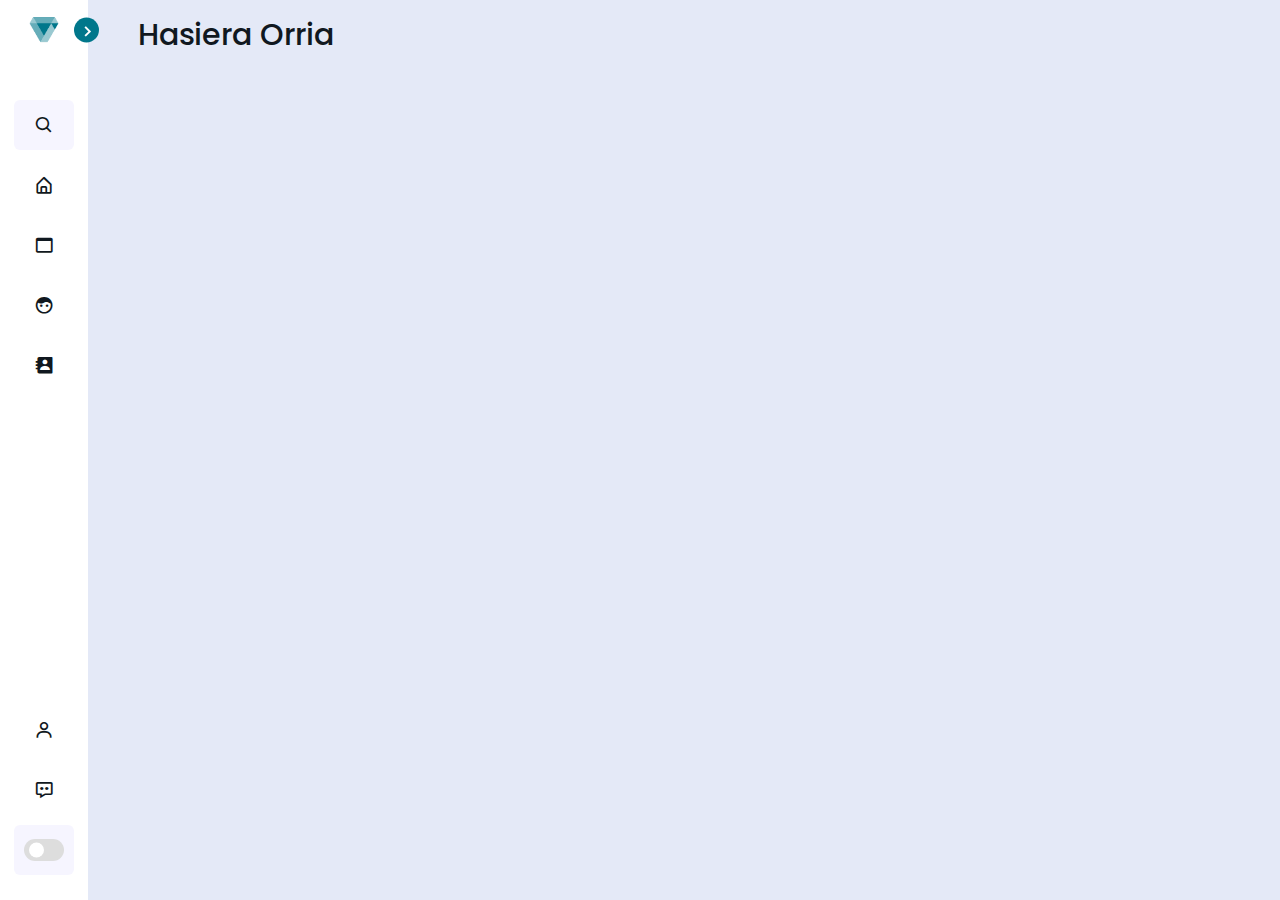
==== index.html @ 59acbc3b "a" ====
<!DOCTYPE html>
<html lang="en">
<head>
    <meta charset="UTF-8">
    <meta http-equiv="X-UA-Compatible" content="IE=edge">
    <meta name="viewport" content="width=device-width, initial-scale=1.0">

	<title>TSB | Hasiera</title>

    <!-- BOOTSTRAP Link -->
    <!--<link href="https://maxcdn.bootstrapcdn.com/bootstrap/4.5.2/css/bootstrap.min.css" rel="stylesheet">

    <!-- LEHIOAREN IRUDIA -->
    <link rel="shortcut icon" href="irudiak/LOGO.png" />
	
    <!-- CSS -->
    <link rel="stylesheet" href="PRINTZIPALA/PRINTZIPALA.css">
    
    <!----===== MENUAREN IKONOAK ===== -->
    <link href='https://unpkg.com/boxicons@2.1.1/css/boxicons.min.css' rel='stylesheet'>


</head>
<body onload="datuakJaso()">

<!-- login MODAL LEHIOA IREKITZEN -->  
  <!-- Modal -->
  <div class="modal fade" id="exampleModal" tabindex="-1" aria-labelledby="exampleModalLabel" aria-hidden="true">
    <div class="modal-dialog">
      <div class="modal-content">
        <div class="modal-header">
          <h1 class="modal-title fs-5" id="exampleModalLabel">Modal title</h1>
          <button type="button" class="btn-close" data-bs-dismiss="modal" aria-label="Close"></button>
        </div>
        <div class="modal-body">
          ...
        </div>
        <div class="modal-footer">
          <button type="button" class="btn btn-secondary" data-bs-dismiss="modal">Close</button>
          <button type="button" class="btn btn-primary">Save changes</button>
        </div>
      </div>
    </div>
  </div>



    <!-- Agregar el botón para dispositivos móviles -->
    <button class="toggle-button" onclick="toggleMenu()">
        <i class="bx bx-menu"></i>
    </button>

<!-- Menuaren hasiera -->
    <nav class="sidebar close">
        <header>
            <div class="image-text">
                <span class="image">
                    <img src="irudiak/LOGO.png" alt="">
                </span>

                <div class="text logo-text">
                    <span class="name"><p id="izenaBistaratu"></p></span>
                    <span class="profession">ONGI ETORRI!</span>
                </div>
            </div>

            <i class='bx bx-chevron-right toggle'></i>
        </header>

        <div class="menu-bar">
            <div class="menu">

                <li class="search-box">
                    <i class='bx bx-search icon'></i>
                    <input type="text" placeholder="Bilatu...">
                </li>

                <ul class="menu-links">
                    <li class="nav-link">
                        <a href="#">
                            <i class='bx bx-home-alt icon' ></i>
                            <span class="text nav-text">Hasiera</span>
                        </a>
                    </li>

                    <li class="nav-link">
                        <a href="#">
                            <i class='bx bx-window icon' ></i>
                            <span class="text nav-text">Aplikazioak</span>
                        </a>
                    </li>

                    <li class="nav-link">
                        <a href="#">
							<i class='bx bxs-face icon'></i>
                            <span class="text nav-text">Gure Burua</span>
                        </a>
                    </li>

                    <li class="nav-link">
                        <a href="#">
                            <i class='bx bxs-contact icon' ></i>
                            <span class="text nav-text">Kontaktua</span>
                        </a>
                    </li>

                    <!--<li class="nav-link">
                        <a href="#">
                            <i class='bx bx-heart icon' ></i>
                            <span class="text nav-text">Likes</span>
                        </a>
                    </li>-->

                    </ul>
            </div>

            <div class="bottom-content">
                <li class="">
                    <a href="identifikatu/identifikatu.html" id="identifikatuBtn">
                        <i class='bx bx-user icon'></i>
                        <span class="text nav-text">Identifikatu</span>
                    </a>
                </li>

            <div class="bottom-content">
                <li class="">
                    <a href="#">
                        <i class='bx bx-message-dots icon'></i>
                        <span class="text nav-text">EUS | ENG</span>
                    </a>
                </li>

                <li class="mode">
                    <div class="sun-moon">
                        <i class='bx bx-moon icon moon'></i>
                        <i class='bx bx-sun icon sun'></i>
                    </div>
                    <span class="mode-text text">Modu iluna</span>

                    <div class="toggle-switch">
                        <span class="switch"></span>
                    </div>
                </li>
                
            </div>
        </div>

    </nav>
<!-- Menuaren bukaera -->

    <section class="home">
        <div class="text">Hasiera Orria</div>
    </section>

	<!-- Script-aren link-a -->
	<script src="PRINTZIPALA/PRINTZIPALA.js"></script>

    <!-- BOOTSTRAP Script -->
    <!-- Agregar la librería de Bootstrap JavaScript y el archivo JavaScript necesario para el funcionamiento de los modales -->
    <script src="https://code.jquery.com/jquery-3.5.1.slim.min.js"></script>
    <script src="https://cdn.jsdelivr.net/npm/@popperjs/core@2.9.3/dist/umd/popper.min.js"></script>
    <script src="https://maxcdn.bootstrapcdn.com/bootstrap/4.5.2/js/bootstrap.min.js"></script>

</body>
</html>
---- PRINTZIPALA/PRINTZIPALA.css ----
/* MENUAREN CSS HASIERA */
@import url('https://fonts.googleapis.com/css2?family=Poppins:wght@300;400;500;600;700&display=swap');
*{
    margin: 0;
    padding: 0;
    box-sizing: border-box;
    font-family: 'Poppins', sans-serif;
}

:root{
    /* ===== Colors ===== */
    --body-color: #E4E9F7;
    --sidebar-color: #FFF;
    --primary-color: #00778B;
    --primary-color-light: #F6F5FF;
    --toggle-color: #DDD;
    --text-color: #101820;

    /* ====== Transition ====== */
    --tran-03: all 0.2s ease;
    --tran-03: all 0.3s ease;
    --tran-04: all 0.3s ease;
    --tran-05: all 0.3s ease;
}

body{
    min-height: 100vh;
    background-color: var(--body-color);
    transition: var(--tran-05);
}

::selection{
    background-color: var(--primary-color);
    color: #fff;
}

body.dark{
    --body-color: #18191a;
    --sidebar-color: #242526;
    --primary-color: #3a3b3c;
    --primary-color-light: #3a3b3c;
    --toggle-color: #fff;
    --text-color: #ccc;
}

/* ===== Sidebar ===== */
 .sidebar{
    position: fixed;
    top: 0;
    left: 0;
    height: 100%;
    width: 250px;
    padding: 10px 14px;
    background: var(--sidebar-color);
    transition: var(--tran-05);
    z-index: 100;  
}
.sidebar.close{
    width: 88px;
}

/* ===== Reusable code - Here ===== */
.sidebar li{
    height: 50px;
    list-style: none;
    display: flex;
    align-items: center;
    margin-top: 10px;
}

.sidebar header .image,
.sidebar .icon{
    min-width: 60px;
    border-radius: 6px;
}

.sidebar .icon{
    min-width: 60px;
    border-radius: 6px;
    height: 100%;
    display: flex;
    align-items: center;
    justify-content: center;
    font-size: 20px;
}

.sidebar .text,
.sidebar .icon{
    color: var(--text-color);
    transition: var(--tran-03);
}

.sidebar .text{
    font-size: 17px;
    font-weight: 500;
    white-space: nowrap;
    opacity: 1;
}
.sidebar.close .text{
    opacity: 0;
}
/* =========================== */

.sidebar header{
    position: relative;
}

.sidebar header .image-text{
    display: flex;
    align-items: center;
}
.sidebar header .logo-text{
    display: flex;
    flex-direction: column;
}
header .image-text .name {
    margin-top: 2px;
    font-size: 18px;
    font-weight: 600;
}

header .image-text .profession{
    font-size: 16px;
    margin-top: -2px;
    display: block;
}

.sidebar header .image{
    display: flex;
    align-items: center;
    justify-content: center;
}

.sidebar header .image img{
    width: 40px;
    border-radius: 6px;
}

.sidebar header .toggle{
    position: absolute;
    top: 50%;
    right: -25px;
    transform: translateY(-50%) rotate(180deg);
    height: 25px;
    width: 25px;
    background-color: var(--primary-color);
    color: var(--sidebar-color);
    border-radius: 50%;
    display: flex;
    align-items: center;
    justify-content: center;
    font-size: 22px;
    cursor: pointer;
    transition: var(--tran-05);
}

body.dark .sidebar header .toggle{
    color: var(--text-color);
}

.sidebar.close .toggle{
    transform: translateY(-50%) rotate(0deg);
}

.sidebar .menu{
    margin-top: 40px;
}

.sidebar li.search-box{
    border-radius: 6px;
    background-color: var(--primary-color-light);
    cursor: pointer;
    transition: var(--tran-05);
}

.sidebar li.search-box input{
    height: 100%;
    width: 100%;
    outline: none;
    border: none;
    background-color: var(--primary-color-light);
    color: var(--text-color);
    border-radius: 6px;
    font-size: 17px;
    font-weight: 500;
    transition: var(--tran-05);
}
.sidebar li a{
    list-style: none;
    height: 100%;
    background-color: transparent;
    display: flex;
    align-items: center;
    height: 100%;
    width: 100%;
    border-radius: 6px;
    text-decoration: none;
    transition: var(--tran-03);
}

.sidebar li a:hover{
    background-color: var(--primary-color);
}
.sidebar li a:hover .icon,
.sidebar li a:hover .text{
    color: var(--sidebar-color);
}
body.dark .sidebar li a:hover .icon,
body.dark .sidebar li a:hover .text{
    color: var(--text-color);
}

.sidebar .menu-bar{
    height: calc(100% - 55px);
    display: flex;
    flex-direction: column;
    justify-content: space-between;
    overflow-y: scroll;
}
.menu-bar::-webkit-scrollbar{
    display: none;
}
.sidebar .menu-bar .mode{
    border-radius: 6px;
    background-color: var(--primary-color-light);
    position: relative;
    transition: var(--tran-05);
}

.menu-bar .mode .sun-moon{
    height: 50px;
    width: 60px;
}

.mode .sun-moon i{
    position: absolute;
}
.mode .sun-moon i.sun{
    opacity: 0;
}
body.dark .mode .sun-moon i.sun{
    opacity: 1;
}
body.dark .mode .sun-moon i.moon{
    opacity: 0;
}

.menu-bar .bottom-content .toggle-switch{
    position: absolute;
    right: 0;
    height: 100%;
    min-width: 60px;
    display: flex;
    align-items: center;
    justify-content: center;
    border-radius: 6px;
    cursor: pointer;
}
.toggle-switch .switch{
    position: relative;
    height: 22px;
    width: 40px;
    border-radius: 25px;
    background-color: var(--toggle-color);
    transition: var(--tran-05);
}

.switch::before{
    content: '';
    position: absolute;
    height: 15px;
    width: 15px;
    border-radius: 50%;
    top: 50%;
    left: 5px;
    transform: translateY(-50%);
    background-color: var(--sidebar-color);
    transition: var(--tran-04);
}

body.dark .switch::before{
    left: 20px;
}

.home{
    position: absolute;
    top: 0;
    top: 0;
    left: 250px;
    height: 100vh;
    width: calc(100% - 250px);
    background-color: var(--body-color);
    transition: var(--tran-05);
}
.home .text{
    font-size: 30px;
    font-weight: 500;
    color: var(--text-color);
    padding: 12px 60px;
}

.sidebar.close ~ .home{
    left: 78px;
    height: 100vh;
    width: calc(100% - 78px);
}
body.dark .home .text{
    color: var(--text-color);
}

/* MENUAREN CSS BUKAERA */
@media screen and (max-width: 600px) {
    /* Cambios en el menú para vistas móviles */

    .menu-bar .bottom-content .toggle-switch{
        position: absolute;
        right: 0;
        height: 100%;
        min-width: 60px;
        display: flex;
        align-items: center;
        justify-content: center;
        border-radius: 6px;
        cursor: pointer;
    }
    
    .sidebar {
      position: fixed;
      top: 0;
      left: 0;
      width: 100%;
      height: auto;
      z-index: 1;
      background-color: var(--sidebar-color);
      overflow-y: auto;
      display: flex;
      flex-direction: column;
    }
  
    .sidebar header {
      background-color: var(--sidebar-color);
      padding: 1rem 1.5rem;
      display: flex;
      justify-content: space-between;
      align-items: center;
      box-shadow: 0 5px 10px rgba(0, 0, 0, 0.1);
    }
  
    .sidebar header .toggle {
      display: block;
      font-size: 1.5rem;
      cursor: pointer;
      color: var(--text-color);
      opacity: 0;
      transition: var(--tran-03);
    }
  
    .sidebar .menu-bar {
      height: auto;
      display: flex;
      flex-direction: column;
      justify-content: space-between;
      align-items: center;
      padding: 1rem 0;
    }
  
    .sidebar .menu {
      width: 100%;
      padding: 0 1.5rem;
    }
  
    .sidebar .menu li {
      list-style: none;
      margin: 0.5rem 0;
      transition: var(--tran-03);
    }
  
    .sidebar .menu a {
      display: flex;
      align-items: center;
      text-decoration: none;
      color: var(--text-color);
      transition: var(--tran-03);
    }
  
    .sidebar .menu a:hover {
      color: var(--primary-color);
    }
  
    .sidebar .menu i {
      font-size: 1.25rem;
      margin-right: 0.5rem;
    }
  
    .sidebar .menu .text {
      font-size: 1rem;
      font-weight: 500;
    }
  
    .sidebar .menu .search-box {
      margin-bottom: 1rem;
      position: relative;
    }
  
    .sidebar .menu .search-box input {
      width: 100%;
      padding: 0.5rem 2rem;
      border: none;
      border-radius: 2rem;
      background-color: var(--primary-color-light);
      color: var(--text-color);
      transition: var(--tran-03);
    }
  
    .sidebar .menu .search-box input:focus {
      outline: none;
      background-color: #fff;
      box-shadow: 0 0 5px rgba(0, 0, 0, 0.1);
    }
  
    .sidebar .menu .search-box .icon {
      position: absolute;
      top: 50%;
      left: 1rem;
      transform: translateY(-50%);
      font-size: 0rem;
      color: var(--text-color);
    }
  
    .sidebar .bottom-content {
      width: 100%;
      display: flex;
      flex-direction: column;
      align-items: right;
      padding: 1.5rem;
    }
  
    .sidebar .bottom-content li {
      list-style: none;
      margin: 0.5rem 0;
      transition: var(--tran-03);
    }
  
    .sidebar.close {
      transform: translateY(-100%);
    }

    
  }

  .toggle-button {
    display: none;
}

/* Estilos para el botón en dispositivos móviles */
@media only screen and (max-width: 601px) {
    .toggle-button {
        display: block;
        position: absolute;
        top: 10px;
        right: 2px;
        z-index: 9999;
    }

    #bx-search ::before{

        opacity: 0;

    }
}

/* HASIERAKO MODAL LEHIOA */
.modal-container {
    display: none;
    position: fixed;
    top: 0;
    left: 0;
    width: 100%;
    height: 100%;
    background-color: rgba(0, 0, 0, 0.5);
    z-index: 9999;
}

.modal {
    display: flex;
    flex-direction: column;
    justify-content: center;
    align-items: center;
    position: relative;
    top: 50%;
    left: 50%;
    transform: translate(-50%, -50%);
    background-color: #fff;
    padding: 20px;
    max-width: 500px;
    width: 90%;
    border-radius: 5px;
    box-shadow: 0 0 10px rgba(0, 0, 0, 0.5);
}

.modal h2 {
    margin-top: 1;
}

.modal form {
    display: flex;
    flex-direction: column;
}

.modal label {
    margin-top: 10px;
}

.modal input {
    padding: 5px;
    border-radius: 5px;
    border: 0.5px solid black;
    margin-bottom: 10px;
}

.modal button[type="submit"] {
    background-color: #00778B;
    color: #fff;
    border: none;
    border-radius: 5px;
    padding: 10px;
    cursor: pointer;
    margin-top: 10px;
}

.close-btn {
    position: absolute;
    top: 10px;
    right: 10px;
    background-color: transparent;
    border: none;
    cursor: pointer;
}
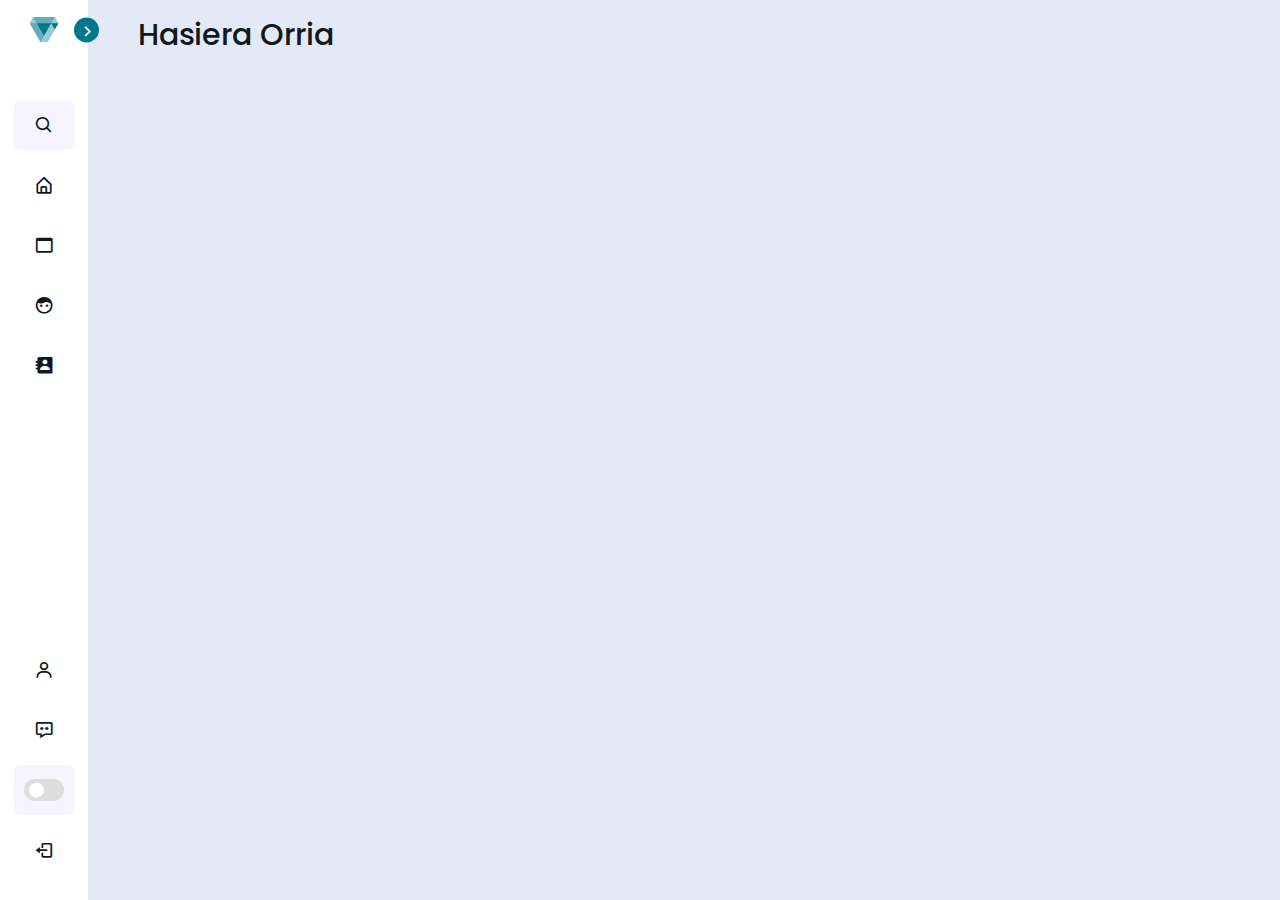
==== commit e722b701: "a" ====
--- a/index.html
+++ b/index.html
@@ -21,7 +21,7 @@
 
 
 </head>
-<body onload="datuakJaso()">
+<body onload="erabiltzaileaKargatu()">
 
 <!-- login MODAL LEHIOA IREKITZEN -->  
   <!-- Modal -->
@@ -141,6 +141,15 @@
                         <span class="switch"></span>
                     </div>
                 </li>
+            <center>
+                <div class="bottom-content" style="width: 62px;">
+                    <li class="">
+                        <a href="#" id="IrteeraBTN" onclick="erabiltzaileIrten()">
+                            <i class='bx bx-log-out icon'></i>
+                            <span class="text nav-text"></span>
+                        </a>
+                    </li>
+                </center>
                 
             </div>
         </div>
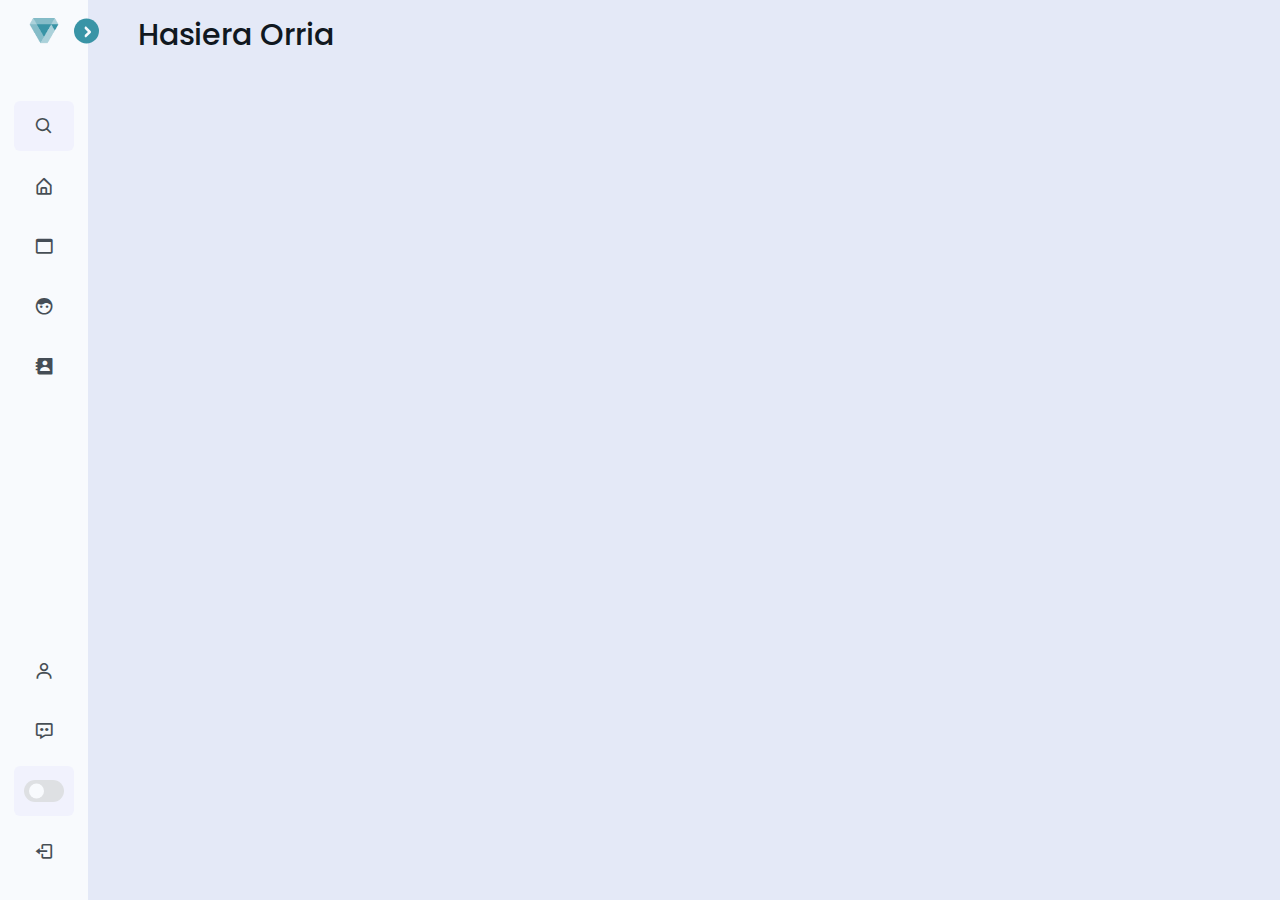
==== commit 20377993: "a" ====
--- a/index.html
+++ b/index.html
@@ -8,13 +8,16 @@
 	<title>TSB | Hasiera</title>
 
     <!-- BOOTSTRAP Link -->
-    <!--<link href="https://maxcdn.bootstrapcdn.com/bootstrap/4.5.2/css/bootstrap.min.css" rel="stylesheet">
+    <link href="https://maxcdn.bootstrapcdn.com/bootstrap/4.5.2/css/bootstrap.min.css" rel="stylesheet">
 
     <!-- LEHIOAREN IRUDIA -->
     <link rel="shortcut icon" href="irudiak/LOGO.png" />
 	
     <!-- CSS -->
     <link rel="stylesheet" href="PRINTZIPALA/PRINTZIPALA.css">
+
+    <!-- mugikorraren menurako -->
+    <link rel="stylesheet"  href="https://cdnjs.cloudflare.com/ajax/libs/font-awesome/4.7.0/css/font-awesome.min.css"/>
     
     <!----===== MENUAREN IKONOAK ===== -->
     <link href='https://unpkg.com/boxicons@2.1.1/css/boxicons.min.css' rel='stylesheet'>
@@ -23,88 +26,66 @@
 </head>
 <body onload="erabiltzaileaKargatu()">
 
-<!-- login MODAL LEHIOA IREKITZEN -->  
-  <!-- Modal -->
-  <div class="modal fade" id="exampleModal" tabindex="-1" aria-labelledby="exampleModalLabel" aria-hidden="true">
-    <div class="modal-dialog">
-      <div class="modal-content">
-        <div class="modal-header">
-          <h1 class="modal-title fs-5" id="exampleModalLabel">Modal title</h1>
-          <button type="button" class="btn-close" data-bs-dismiss="modal" aria-label="Close"></button>
-        </div>
-        <div class="modal-body">
-          ...
-        </div>
-        <div class="modal-footer">
-          <button type="button" class="btn btn-secondary" data-bs-dismiss="modal">Close</button>
-          <button type="button" class="btn btn-primary">Save changes</button>
-        </div>
-      </div>
-    </div>
-  </div>
-
-
-
     <!-- Agregar el botón para dispositivos móviles -->
-    <button class="toggle-button" onclick="toggleMenu()">
+    <!--<button class="toggle-button" onclick="toggleMenu()">
         <i class="bx bx-menu"></i>
-    </button>
+    </button>-->
 
 <!-- Menuaren hasiera -->
-    <nav class="sidebar close">
+    <nav class="tsb-sidebar close">
         <header>
-            <div class="image-text">
-                <span class="image">
+            <div class="irudia-textua">
+                <span class="irudia">
                     <img src="irudiak/LOGO.png" alt="">
                 </span>
 
-                <div class="text logo-text">
-                    <span class="name"><p id="izenaBistaratu"></p></span>
-                    <span class="profession">ONGI ETORRI!</span>
+                <div class="textua logo-textua">
+                    <span class="izena"><p id="izenaBistaratu"></p></span>
+                    <span class="ongiEtorria">ONGI ETORRI!</span>
                 </div>
             </div>
 
             <i class='bx bx-chevron-right toggle'></i>
         </header>
 
-        <div class="menu-bar">
-            <div class="menu">
+        <div class="tsb-menu-bar">
+            <div class="tsb-menu">
 
                 <li class="search-box">
                     <i class='bx bx-search icon'></i>
                     <input type="text" placeholder="Bilatu...">
                 </li>
 
-                <ul class="menu-links">
-                    <li class="nav-link">
+                <ul class="tsb-menu-links">
+                    <li class="tsb-nav-link">
                         <a href="#">
                             <i class='bx bx-home-alt icon' ></i>
-                            <span class="text nav-text">Hasiera</span>
+                            <span class="textua nav-text">Hasiera</span>
                         </a>
                     </li>
 
-                    <li class="nav-link">
+                    <li class="tsb-nav-link">
                         <a href="#">
                             <i class='bx bx-window icon' ></i>
-                            <span class="text nav-text">Aplikazioak</span>
+                            <span class="textua nav-text">Aplikazioak</span>
                         </a>
                     </li>
 
-                    <li class="nav-link">
+                    <li class="tsb-nav-link">
                         <a href="#">
 							<i class='bx bxs-face icon'></i>
-                            <span class="text nav-text">Gure Burua</span>
+                            <span class="textua nav-text">Gure Burua</span>
                         </a>
                     </li>
 
-                    <li class="nav-link">
+                    <li class="tsb-nav-link">
                         <a href="#">
                             <i class='bx bxs-contact icon' ></i>
-                            <span class="text nav-text">Kontaktua</span>
+                            <span class="textua nav-text">Kontaktua</span>
                         </a>
                     </li>
 
-                    <!--<li class="nav-link">
+                    <!--<li class="tsb-nav-link">
                         <a href="#">
                             <i class='bx bx-heart icon' ></i>
                             <span class="text nav-text">Likes</span>
@@ -118,7 +99,7 @@
                 <li class="">
                     <a href="identifikatu/identifikatu.html" id="identifikatuBtn">
                         <i class='bx bx-user icon'></i>
-                        <span class="text nav-text">Identifikatu</span>
+                        <span class="textua nav-text">Identifikatu</span>
                     </a>
                 </li>
 
@@ -126,7 +107,7 @@
                 <li class="">
                     <a href="#">
                         <i class='bx bx-message-dots icon'></i>
-                        <span class="text nav-text">EUS | ENG</span>
+                        <span class="textua nav-text">EUS | ENG</span>
                     </a>
                 </li>
 
@@ -135,18 +116,25 @@
                         <i class='bx bx-moon icon moon'></i>
                         <i class='bx bx-sun icon sun'></i>
                     </div>
-                    <span class="mode-text text">Modu iluna</span>
+                    <span class="mode-text textua">Modu iluna</span>
 
                     <div class="toggle-switch">
                         <span class="switch"></span>
                     </div>
                 </li>
-            <center>
+            <!--<div class="bottom-content">
+                <li class="">
+                    <a href="identifikatu/identifikatu.html" id="identifikatuBtn">
+                        <i class='bx bx-user icon'></i>
+                        <span class="text nav-text">Identifikatu</span>
+                    </a>
+                </li>-->
+                <center>
                 <div class="bottom-content" style="width: 62px;">
                     <li class="">
                         <a href="#" id="IrteeraBTN" onclick="erabiltzaileIrten()">
                             <i class='bx bx-log-out icon'></i>
-                            <span class="text nav-text"></span>
+                            <span class="textua nav-text"></span>
                         </a>
                     </li>
                 </center>
@@ -157,8 +145,15 @@
     </nav>
 <!-- Menuaren bukaera -->
 
-    <section class="home">
-        <div class="text">Hasiera Orria</div>
+    <section class="home home_movil">
+        <div class="textua tx_movil">Hasiera Orria</div>
+
+    <!-- Mugikorraren menua -->
+    
+    
+
+    <!-- Mugikorraren menuaren bukaera -->
+
     </section>
 
 	<!-- Script-aren link-a -->
--- a/PRINTZIPALA/PRINTZIPALA.css
+++ b/PRINTZIPALA/PRINTZIPALA.css
@@ -48,7 +48,7 @@
 }
 
 /* ===== Sidebar ===== */
- .sidebar{
+ .tsb-sidebar{
     position: fixed;
     top: 0;
     left: 0;
@@ -59,12 +59,12 @@
     transition: var(--tran-05);
     z-index: 100;  
 }
-.sidebar.close{
+.tsb-sidebar.close{
     width: 88px;
 }
 
 /* ===== Reusable code - Here ===== */
-.sidebar li{
+.tsb-sidebar li{
     height: 50px;
     list-style: none;
     display: flex;
@@ -72,13 +72,13 @@
     margin-top: 10px;
 }
 
-.sidebar header .image,
-.sidebar .icon{
+.tsb-sidebar header .irudia,
+.tsb-sidebar .icon{
     min-width: 60px;
     border-radius: 6px;
 }
 
-.sidebar .icon{
+.tsb-sidebar .icon{
     min-width: 60px;
     border-radius: 6px;
     height: 100%;
@@ -88,59 +88,60 @@
     font-size: 20px;
 }
 
-.sidebar .text,
-.sidebar .icon{
+.tsb-sidebar .textua,
+.tsb-sidebar .icon{
     color: var(--text-color);
     transition: var(--tran-03);
 }
 
-.sidebar .text{
+.tsb-sidebar .textua{
     font-size: 17px;
     font-weight: 500;
     white-space: nowrap;
     opacity: 1;
 }
-.sidebar.close .text{
+.tsb-sidebar.close .textua{
     opacity: 0;
 }
 /* =========================== */
 
-.sidebar header{
+.tsb-sidebar header{
     position: relative;
 }
 
-.sidebar header .image-text{
-    display: flex;
-    align-items: center;
-}
-.sidebar header .logo-text{
+.tsb-sidebar header .irudia-textua{
+    display: flex;
+    align-items: center;
+}
+.tsb-sidebar header .logo-textua{
     display: flex;
     flex-direction: column;
 }
-header .image-text .name {
+header .irudia-textua .izena {
     margin-top: 2px;
     font-size: 18px;
     font-weight: 600;
-}
-
-header .image-text .profession{
+    height: 25px;
+}
+
+header .irudia-textua .ongiEtorria{
     font-size: 16px;
     margin-top: -2px;
     display: block;
 }
 
-.sidebar header .image{
+.tsb-sidebar header .irudia{
     display: flex;
     align-items: center;
     justify-content: center;
 }
 
-.sidebar header .image img{
+.tsb-sidebar header .irudia img{
     width: 40px;
     border-radius: 6px;
 }
 
-.sidebar header .toggle{
+.tsb-sidebar header .toggle{
     position: absolute;
     top: 50%;
     right: -25px;
@@ -158,26 +159,26 @@
     transition: var(--tran-05);
 }
 
-body.dark .sidebar header .toggle{
-    color: var(--text-color);
-}
-
-.sidebar.close .toggle{
+body.dark .tsb-sidebar header .toggle{
+    color: var(--text-color);
+}
+
+.tsb-sidebar.close .toggle{
     transform: translateY(-50%) rotate(0deg);
 }
 
-.sidebar .menu{
+.tsb-sidebar .tsb-menu{
     margin-top: 40px;
 }
 
-.sidebar li.search-box{
+.tsb-sidebar li.search-box{
     border-radius: 6px;
     background-color: var(--primary-color-light);
     cursor: pointer;
     transition: var(--tran-05);
 }
 
-.sidebar li.search-box input{
+.tsb-sidebar li.search-box input{
     height: 100%;
     width: 100%;
     outline: none;
@@ -189,7 +190,7 @@
     font-weight: 500;
     transition: var(--tran-05);
 }
-.sidebar li a{
+.tsb-sidebar li a{
     list-style: none;
     height: 100%;
     background-color: transparent;
@@ -202,36 +203,36 @@
     transition: var(--tran-03);
 }
 
-.sidebar li a:hover{
+.tsb-sidebar li a:hover{
     background-color: var(--primary-color);
 }
-.sidebar li a:hover .icon,
-.sidebar li a:hover .text{
+.tsb-sidebar li a:hover .icon,
+.tsb-sidebar li a:hover .textua{
     color: var(--sidebar-color);
 }
-body.dark .sidebar li a:hover .icon,
-body.dark .sidebar li a:hover .text{
-    color: var(--text-color);
-}
-
-.sidebar .menu-bar{
+body.dark .tsb-sidebar li a:hover .icon,
+body.dark .tsb-sidebar li a:hover .textua{
+    color: var(--text-color);
+}
+
+.tsb-sidebar .tsb-menu-bar{
     height: calc(100% - 55px);
     display: flex;
     flex-direction: column;
     justify-content: space-between;
     overflow-y: scroll;
 }
-.menu-bar::-webkit-scrollbar{
+.tsb-menu-bar::-webkit-scrollbar{
     display: none;
 }
-.sidebar .menu-bar .mode{
+.tsb-sidebar .tsb-menu-bar .mode{
     border-radius: 6px;
     background-color: var(--primary-color-light);
     position: relative;
     transition: var(--tran-05);
 }
 
-.menu-bar .mode .sun-moon{
+.tsb-menu-bar .mode .sun-moon{
     height: 50px;
     width: 60px;
 }
@@ -249,7 +250,7 @@
     opacity: 0;
 }
 
-.menu-bar .bottom-content .toggle-switch{
+.tsb-menu-bar .bottom-content .toggle-switch{
     position: absolute;
     right: 0;
     height: 100%;
@@ -296,19 +297,19 @@
     background-color: var(--body-color);
     transition: var(--tran-05);
 }
-.home .text{
+.home .textua{
     font-size: 30px;
     font-weight: 500;
     color: var(--text-color);
     padding: 12px 60px;
 }
 
-.sidebar.close ~ .home{
+.tsb-sidebar.close ~ .home{
     left: 78px;
     height: 100vh;
     width: calc(100% - 78px);
 }
-body.dark .home .text{
+body.dark .home .textua{
     color: var(--text-color);
 }
 
@@ -316,137 +317,8 @@
 @media screen and (max-width: 600px) {
     /* Cambios en el menú para vistas móviles */
 
-    .menu-bar .bottom-content .toggle-switch{
-        position: absolute;
-        right: 0;
-        height: 100%;
-        min-width: 60px;
-        display: flex;
-        align-items: center;
-        justify-content: center;
-        border-radius: 6px;
-        cursor: pointer;
-    }
-    
-    .sidebar {
-      position: fixed;
-      top: 0;
-      left: 0;
-      width: 100%;
-      height: auto;
-      z-index: 1;
-      background-color: var(--sidebar-color);
-      overflow-y: auto;
-      display: flex;
-      flex-direction: column;
-    }
-  
-    .sidebar header {
-      background-color: var(--sidebar-color);
-      padding: 1rem 1.5rem;
-      display: flex;
-      justify-content: space-between;
-      align-items: center;
-      box-shadow: 0 5px 10px rgba(0, 0, 0, 0.1);
-    }
-  
-    .sidebar header .toggle {
-      display: block;
-      font-size: 1.5rem;
-      cursor: pointer;
-      color: var(--text-color);
-      opacity: 0;
-      transition: var(--tran-03);
-    }
-  
-    .sidebar .menu-bar {
-      height: auto;
-      display: flex;
-      flex-direction: column;
-      justify-content: space-between;
-      align-items: center;
-      padding: 1rem 0;
-    }
-  
-    .sidebar .menu {
-      width: 100%;
-      padding: 0 1.5rem;
-    }
-  
-    .sidebar .menu li {
-      list-style: none;
-      margin: 0.5rem 0;
-      transition: var(--tran-03);
-    }
-  
-    .sidebar .menu a {
-      display: flex;
-      align-items: center;
-      text-decoration: none;
-      color: var(--text-color);
-      transition: var(--tran-03);
-    }
-  
-    .sidebar .menu a:hover {
-      color: var(--primary-color);
-    }
-  
-    .sidebar .menu i {
-      font-size: 1.25rem;
-      margin-right: 0.5rem;
-    }
-  
-    .sidebar .menu .text {
-      font-size: 1rem;
-      font-weight: 500;
-    }
-  
-    .sidebar .menu .search-box {
-      margin-bottom: 1rem;
-      position: relative;
-    }
-  
-    .sidebar .menu .search-box input {
-      width: 100%;
-      padding: 0.5rem 2rem;
-      border: none;
-      border-radius: 2rem;
-      background-color: var(--primary-color-light);
-      color: var(--text-color);
-      transition: var(--tran-03);
-    }
-  
-    .sidebar .menu .search-box input:focus {
-      outline: none;
-      background-color: #fff;
-      box-shadow: 0 0 5px rgba(0, 0, 0, 0.1);
-    }
-  
-    .sidebar .menu .search-box .icon {
-      position: absolute;
-      top: 50%;
-      left: 1rem;
-      transform: translateY(-50%);
-      font-size: 0rem;
-      color: var(--text-color);
-    }
-  
-    .sidebar .bottom-content {
-      width: 100%;
-      display: flex;
-      flex-direction: column;
-      align-items: right;
-      padding: 1.5rem;
-    }
-  
-    .sidebar .bottom-content li {
-      list-style: none;
-      margin: 0.5rem 0;
-      transition: var(--tran-03);
-    }
-  
-    .sidebar.close {
-      transform: translateY(-100%);
+    .tsb-sidebar.close{
+        width: 0px;
     }
 
     
@@ -456,87 +328,35 @@
     display: none;
 }
 
-/* Estilos para el botón en dispositivos móviles */
-@media only screen and (max-width: 601px) {
-    .toggle-button {
-        display: block;
-        position: absolute;
-        top: 10px;
-        right: 2px;
-        z-index: 9999;
-    }
-
-    #bx-search ::before{
-
+/* Estilos para dispositivos móviles */
+@media only screen and (max-width: 600px) {
+   
+    #tx_movil {
+
+        padding-right: 0px;
+        padding-left: 0px;
+
+    }
+
+    #home_movil {
+
+        left: 0;
+        position: 0;
+        width: 100%;
+
+    }
+
+    .home .textua{
+        padding: 12px 0px;
+    }
+
+    .tsb-sidebar.close ~ .home{
+       left: 40px;
+        width: 100%;
+        height: 100%;
+    }
+
+    .tsb-sidebar.close img{
         opacity: 0;
-
-    }
-}
-
-/* HASIERAKO MODAL LEHIOA */
-.modal-container {
-    display: none;
-    position: fixed;
-    top: 0;
-    left: 0;
-    width: 100%;
-    height: 100%;
-    background-color: rgba(0, 0, 0, 0.5);
-    z-index: 9999;
-}
-
-.modal {
-    display: flex;
-    flex-direction: column;
-    justify-content: center;
-    align-items: center;
-    position: relative;
-    top: 50%;
-    left: 50%;
-    transform: translate(-50%, -50%);
-    background-color: #fff;
-    padding: 20px;
-    max-width: 500px;
-    width: 90%;
-    border-radius: 5px;
-    box-shadow: 0 0 10px rgba(0, 0, 0, 0.5);
-}
-
-.modal h2 {
-    margin-top: 1;
-}
-
-.modal form {
-    display: flex;
-    flex-direction: column;
-}
-
-.modal label {
-    margin-top: 10px;
-}
-
-.modal input {
-    padding: 5px;
-    border-radius: 5px;
-    border: 0.5px solid black;
-    margin-bottom: 10px;
-}
-
-.modal button[type="submit"] {
-    background-color: #00778B;
-    color: #fff;
-    border: none;
-    border-radius: 5px;
-    padding: 10px;
-    cursor: pointer;
-    margin-top: 10px;
-}
-
-.close-btn {
-    position: absolute;
-    top: 10px;
-    right: 10px;
-    background-color: transparent;
-    border: none;
-    cursor: pointer;
+     }
 }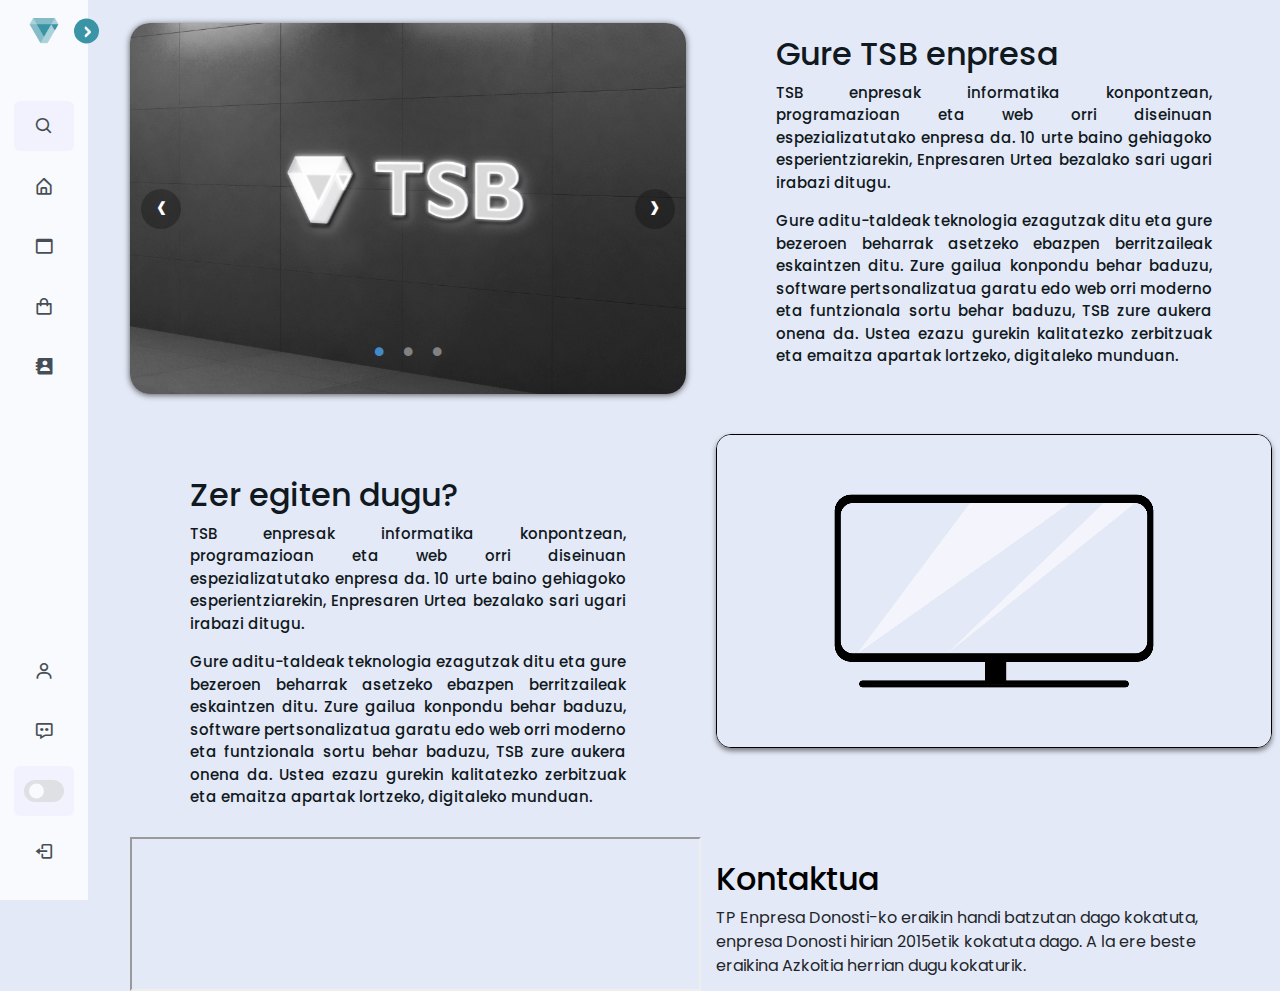
==== commit 84196644: "a" ====
--- a/index.html
+++ b/index.html
@@ -1,6 +1,7 @@
 <!DOCTYPE html>
 <html lang="en">
 <head>
+
     <meta charset="UTF-8">
     <meta http-equiv="X-UA-Compatible" content="IE=edge">
     <meta name="viewport" content="width=device-width, initial-scale=1.0">
@@ -15,23 +16,19 @@
 	
     <!-- CSS -->
     <link rel="stylesheet" href="PRINTZIPALA/PRINTZIPALA.css">
-
-    <!-- mugikorraren menurako -->
-    <link rel="stylesheet"  href="https://cdnjs.cloudflare.com/ajax/libs/font-awesome/4.7.0/css/font-awesome.min.css"/>
-    
-    <!----===== MENUAREN IKONOAK ===== -->
+    
+    <!-- MENUAREN IKONOAK -->
     <link href='https://unpkg.com/boxicons@2.1.1/css/boxicons.min.css' rel='stylesheet'>
 
+    <!-- JQuery bideoko efektuentzako
+    <script defer src="jquery-3.2.1.min.js"></script>
+    <script defer src="https://code.jquery.com/jquery-3.2.1.min.js" type="text"></script> -->
 
 </head>
 <body onload="erabiltzaileaKargatu()">
-
-    <!-- Agregar el botón para dispositivos móviles -->
-    <!--<button class="toggle-button" onclick="toggleMenu()">
-        <i class="bx bx-menu"></i>
-    </button>-->
-
-<!-- Menuaren hasiera -->
+    
+<!-- MENUAREN HASIERA, menu hau web orriaren menu printzipala da,
+    azkenean beti eskura edukiko dugun menua da -->
     <nav class="tsb-sidebar close">
         <header>
             <div class="irudia-textua">
@@ -58,7 +55,7 @@
 
                 <ul class="tsb-menu-links">
                     <li class="tsb-nav-link">
-                        <a href="#">
+                        <a href="index.html">
                             <i class='bx bx-home-alt icon' ></i>
                             <span class="textua nav-text">Hasiera</span>
                         </a>
@@ -72,27 +69,20 @@
                     </li>
 
                     <li class="tsb-nav-link">
-                        <a href="#">
-							<i class='bx bxs-face icon'></i>
-                            <span class="textua nav-text">Gure Burua</span>
-                        </a>
-                    </li>
-
-                    <li class="tsb-nav-link">
-                        <a href="#">
+                        <a href="DENDA/Denda.html">
+							<i class='bx bx-shopping-bag icon'></i>
+                            <span class="textua nav-text">Denda</span>
+                        </a>
+                    </li>
+
+                    <li class="tsb-nav-link">
+                        <a href="KONTAKTUA/KONTAKTUA.html">
                             <i class='bx bxs-contact icon' ></i>
                             <span class="textua nav-text">Kontaktua</span>
                         </a>
                     </li>
 
-                    <!--<li class="tsb-nav-link">
-                        <a href="#">
-                            <i class='bx bx-heart icon' ></i>
-                            <span class="text nav-text">Likes</span>
-                        </a>
-                    </li>-->
-
-                    </ul>
+                </ul>
             </div>
 
             <div class="bottom-content">
@@ -122,13 +112,7 @@
                         <span class="switch"></span>
                     </div>
                 </li>
-            <!--<div class="bottom-content">
-                <li class="">
-                    <a href="identifikatu/identifikatu.html" id="identifikatuBtn">
-                        <i class='bx bx-user icon'></i>
-                        <span class="text nav-text">Identifikatu</span>
-                    </a>
-                </li>-->
+
                 <center>
                 <div class="bottom-content" style="width: 62px;">
                     <li class="">
@@ -145,22 +129,134 @@
     </nav>
 <!-- Menuaren bukaera -->
 
+<!-- WEB ORRIAREN HASIERA -->
     <section class="home home_movil">
-        <div class="textua tx_movil">Hasiera Orria</div>
-
-    <!-- Mugikorraren menua -->
-    
-    
-
-    <!-- Mugikorraren menuaren bukaera -->
+        <!--<video class="bideoa" src="bideoak/autoVideo20Sec.mp4" id="bideoScroll"></video>-->
+
+        <div class="col-12 fleft">
+            <div class="col-12 col-xl-6 fleft mt-0">
+                <div class="slide">
+                    <div class="slide-inner">
+                        <input class="slide-open" type="radio" id="slide-1" 
+                              name="slide" aria-hidden="true" hidden="" checked="checked">
+                        <div class="slide-item">
+                            <img src="irudiak/EmpresaIrudia.jpg">
+                        </div>
+                        <input class="slide-open" type="radio" id="slide-2" 
+                              name="slide" aria-hidden="true" hidden="">
+                        <div class="slide-item">
+                            <img src="irudiak/EmpresaBarrutik.jpg">
+                        </div>
+                        <input class="slide-open" type="radio" id="slide-3" 
+                              name="slide" aria-hidden="true" hidden="">
+                        <div class="slide-item">
+                            <img src="irudiak/EntradaFoto.jpg">
+                        </div>
+                        <label for="slide-3" class="slide-control prev control-1">‹</label>
+                        <label for="slide-2" class="slide-control next control-1">›</label>
+                        <label for="slide-1" class="slide-control prev control-2">‹</label>
+                        <label for="slide-3" class="slide-control next control-2">›</label>
+                        <label for="slide-2" class="slide-control prev control-3">‹</label>
+                        <label for="slide-1" class="slide-control next control-3">›</label>
+                        <ol class="slide-indicador">
+                            <li>
+                                <label for="slide-1" class="slide-circulo">•</label>
+                            </li>
+                            <li>
+                                <label for="slide-2" class="slide-circulo">•</label>
+                            </li>
+                            <li>
+                                <label for="slide-3" class="slide-circulo">•</label>
+                            </li>
+                        </ol>
+                    </div>
+                </div>
+            </div>
+    
+            <div class="col-12 col-xl-6 fleft mt-1">
+                <div class="textua tx_movil">
+                    
+                    <h2>Gure TSB enpresa</h2>
+
+                    <p style="font-size: 15px; text-align: justify;">
+                        
+                        TSB enpresak informatika konpontzean, programazioan eta web orri diseinuan espezializatutako 
+                        enpresa da. 10 urte baino gehiagoko esperientziarekin, Enpresaren Urtea bezalako sari ugari 
+                        irabazi ditugu. 
+
+                    </p>
+                    <p style="font-size: 15px; text-align: justify;">   
+                        Gure aditu-taldeak teknologia ezagutzak ditu eta gure bezeroen beharrak asetzeko 
+                        ebazpen berritzaileak eskaintzen ditu. Zure gailua konpondu behar baduzu, software pertsonalizatua 
+                        garatu edo web orri moderno eta funtzionala sortu behar baduzu, TSB zure aukera onena da. Ustea 
+                        ezazu gurekin kalitatezko zerbitzuak eta emaitza apartak lortzeko, digitaleko munduan.
+
+                    </p>
+
+
+                </div>
+            </div>
+        </div>
+    
+        <nav class="barra1">
+        </nav>
+    
+        <div class="col-12 fleft">
+            <div class="col-12 col-xl-6 fleft mt-01">
+                
+                <div class="textua tx_movil">
+                    
+                    <h2>Zer egiten dugu?</h2>
+    
+                    <p style="font-size: 15px; text-align: justify;">
+                            
+                        TSB enpresak informatika konpontzean, programazioan eta web orri diseinuan espezializatutako 
+                        enpresa da. 10 urte baino gehiagoko esperientziarekin, Enpresaren Urtea bezalako sari ugari 
+                        irabazi ditugu. 
+    
+                    </p>
+                    <p style="font-size: 15px; text-align: justify;">   
+                        Gure aditu-taldeak teknologia ezagutzak ditu eta gure bezeroen beharrak asetzeko 
+                        ebazpen berritzaileak eskaintzen ditu. Zure gailua konpondu behar baduzu, software pertsonalizatua 
+                        garatu edo web orri moderno eta funtzionala sortu behar baduzu, TSB zure aukera onena da. Ustea 
+                        ezazu gurekin kalitatezko zerbitzuak eta emaitza apartak lortzeko, digitaleko munduan.
+    
+                    </p>
+    
+                </div>
+
+            </div>
+    
+        <div class="col-12 col-xl-6 fleft mt-1">
+            
+            <div>
+
+                <video class="irudiak" src="bideoak/autoVideo20Sec.mp4"></video>
+
+            </div>
+
+        </div>
+    
+        <nav class="barra2">
+        </nav>
+    
+        <div class="col-12 fleft">
+            <iframe class="col-12 col-xl-6 fleft mapa" src="https://www.google.com/maps/embed?pb=!1m18!1m12!1m3!1d1726.6226161781383!2d-2.009139170962711!3d43.297058895390364!2m3!1f0!2f0!3f0!3m2!1i1024!2i768!4f13.1!3m3!1m2!1s0xd51b06b58d942bf%3A0x27397bf245a29011!2sInform%C3%A1tica%2068%20S.A.!5e0!3m2!1ses!2ses!4v1667149579269!5m2!1ses!2ses"></iframe>
+    
+            <div class="col-12 col-xl-6 fleft mt-1">
+                <h2><a class="black" href="kontaktua.html">Kontaktua</a></h2>TP Enpresa Donosti-ko eraikin handi batzutan dago kokatuta, enpresa Donosti hirian 2015etik kokatuta dago. A la ere beste eraikina Azkoitia herrian dugu kokaturik.
+            </div>
+        </div>
+        
+
 
     </section>
-
-	<!-- Script-aren link-a -->
+<!-- WEB ORRIAREN BUKAERA -->
+
+	<!-- JavaScript dokumentuaren link-a -->
 	<script src="PRINTZIPALA/PRINTZIPALA.js"></script>
 
-    <!-- BOOTSTRAP Script -->
-    <!-- Agregar la librería de Bootstrap JavaScript y el archivo JavaScript necesario para el funcionamiento de los modales -->
+    <!-- BOOTSTRAP eta behar ditudan Script-ak -->
     <script src="https://code.jquery.com/jquery-3.5.1.slim.min.js"></script>
     <script src="https://cdn.jsdelivr.net/npm/@popperjs/core@2.9.3/dist/umd/popper.min.js"></script>
     <script src="https://maxcdn.bootstrapcdn.com/bootstrap/4.5.2/js/bootstrap.min.js"></script>
--- a/PRINTZIPALA/PRINTZIPALA.css
+++ b/PRINTZIPALA/PRINTZIPALA.css
@@ -4,11 +4,18 @@
 
 /* MENUAREN CSS HASIERA */
 @import url('https://fonts.googleapis.com/css2?family=Poppins:wght@300;400;500;600;700&display=swap');
+
 *{
     margin: 0;
     padding: 0;
     box-sizing: border-box;
     font-family: 'Poppins', sans-serif;
+}
+
+html{
+
+    scroll-behavior: smooth;
+
 }
 
 :root{
@@ -305,7 +312,7 @@
 }
 
 .tsb-sidebar.close ~ .home{
-    left: 78px;
+    left: 100px;
     height: 100vh;
     width: calc(100% - 78px);
 }
@@ -340,7 +347,7 @@
 
     #home_movil {
 
-        left: 0;
+        left: 0px;
         position: 0;
         width: 100%;
 
@@ -352,11 +359,181 @@
 
     .tsb-sidebar.close ~ .home{
        left: 40px;
-        width: 100%;
+        width: 90%;
         height: 100%;
     }
 
     .tsb-sidebar.close img{
         opacity: 0;
      }
-}+}
+
+/*.bideoa {
+    position: relative;
+    top: 50px;
+    width: 90%;
+    height: 90%;
+    border: 1px solid #00778B;
+    border-radius: 100px;
+}*/
+
+.irudiak{
+    border: 1px solid black;
+    margin-top: -30px;
+    float: left;
+    border-radius: 15px;
+    box-shadow: 0px 3px 5px rgba(15, 15, 15, .5);
+    width: 100%;
+  }
+
+  .mt-0 {
+  margin-bottom: 4%;
+  margin-top: 2% !important;
+}
+.mt-01{
+  margin-top: 2%;
+}
+.mt-1 {
+  margin-top: 2% !important;
+  
+}
+.mt-12{
+  margin-top: 4% !important;
+}
+.mt-2 {
+  margin-top: 1% !important;
+}
+.fleft{
+  float:left;
+}
+.black{
+  color: black;
+  width: 0%;
+  transition: 1s;
+}
+.black a:hover{
+  font-size: 25px;
+  width: 100%
+}
+
+.slide {
+    border-radius: 20px;
+    position: relative;
+    box-shadow: 0px 1px 6px rgba(0, 0, 0, 0.64);
+    
+}
+.slide-inner {
+    border-radius: 20px;
+    position: relative;
+    overflow: hidden;
+    width: 100%;
+    height: 200%;
+}
+.slide-open:checked + .slide-item {
+    position: static;
+    opacity: 100;
+}
+.slide-item {
+    position: absolute;
+    opacity: 0;
+    -webkit-transition: opacity 0.6s ease-out;
+    transition: opacity 0.6s ease-out;
+}
+.slide-item img {
+    display: block;
+    height: auto;
+    max-width: 100%;
+}
+.slide-control {
+    background: rgba(0, 0, 0, 0.28);
+    border-radius: 50%;
+    color: #fff;
+    cursor: pointer;
+    display: none;
+    font-size: 40px;
+    height: 40px;
+    line-height: 35px;
+    position: absolute;
+    top: 50%;
+    -webkit-transform: translate(0, -50%);
+    cursor: pointer;
+    -ms-transform: translate(0, -50%);
+    transform: translate(0, -50%);
+    text-align: center;
+    width: 40px;
+    z-index: 10;
+}
+.slide-control.prev {
+    left: 2%;
+}
+.slide-control.next {
+    right: 2%;
+}
+.slide-control:hover {
+    background: rgba(0, 0, 0, 0.8);
+    color: #aaaaaa;
+}
+#slide-1:checked ~ .control-1,
+#slide-2:checked ~ .control-2,
+#slide-3:checked ~ .control-3 {
+    display: block;
+}
+.slide-indicador {
+    list-style: none;
+    margin: 0;
+    padding: 0;
+    position: absolute;
+    bottom: 2%;
+    left: 0;
+    right: 0;
+    text-align: center;
+    z-index: 10;
+}
+.slide-indicador li {
+    display: inline-block;
+    margin: 0 5px;
+}
+.slide-circulo {
+    color: #828282;
+    cursor: pointer;
+    display: block;
+    font-size: 35px;
+}
+.slide-circulo:hover {
+    color: #aaaaaa;
+}
+#slide-1:checked ~ .control-1 ~ .slide-indicador 
+     li:nth-child(1) .slide-circulo,
+#slide-2:checked ~ .control-2 ~ .slide-indicador 
+      li:nth-child(2) .slide-circulo,
+#slide-3:checked ~ .control-3 ~ .slide-indicador 
+      li:nth-child(3) .slide-circulo {
+    color: #428bca;
+}
+#titulo {
+    width: 100%;
+    position: absolute;
+    padding: 0px; background: linear-gradient(to right,  #333,#777 );
+    padding: 0.1em;
+    border-radius: 15px;
+    box-shadow: 0px 3px 5px rgba(15, 15, 15, .5);
+    margin: 0px auto;
+    text-align: center;
+    font-size: 27px;
+    color: rgba(255, 255, 255, 1);
+    font-family: 'Open Sans', sans-serif;
+    z-index: 9999;
+    text-shadow: 0px 1px 2px rgba(0, 0, 0, 0.33), 
+         -1px 0px 2px rgba(255, 255, 255, 0);
+}
+
+.barra1
+{  
+    margin-right: 1.5%;
+    margin-left: 1.5%;
+    display: flex;
+    background: linear-gradient(to right,  #333,#777 );
+    padding: 0em;
+    border-radius: 15px;
+    box-shadow: 0px 3px 5px rgba(15, 15, 15, .5);
+  }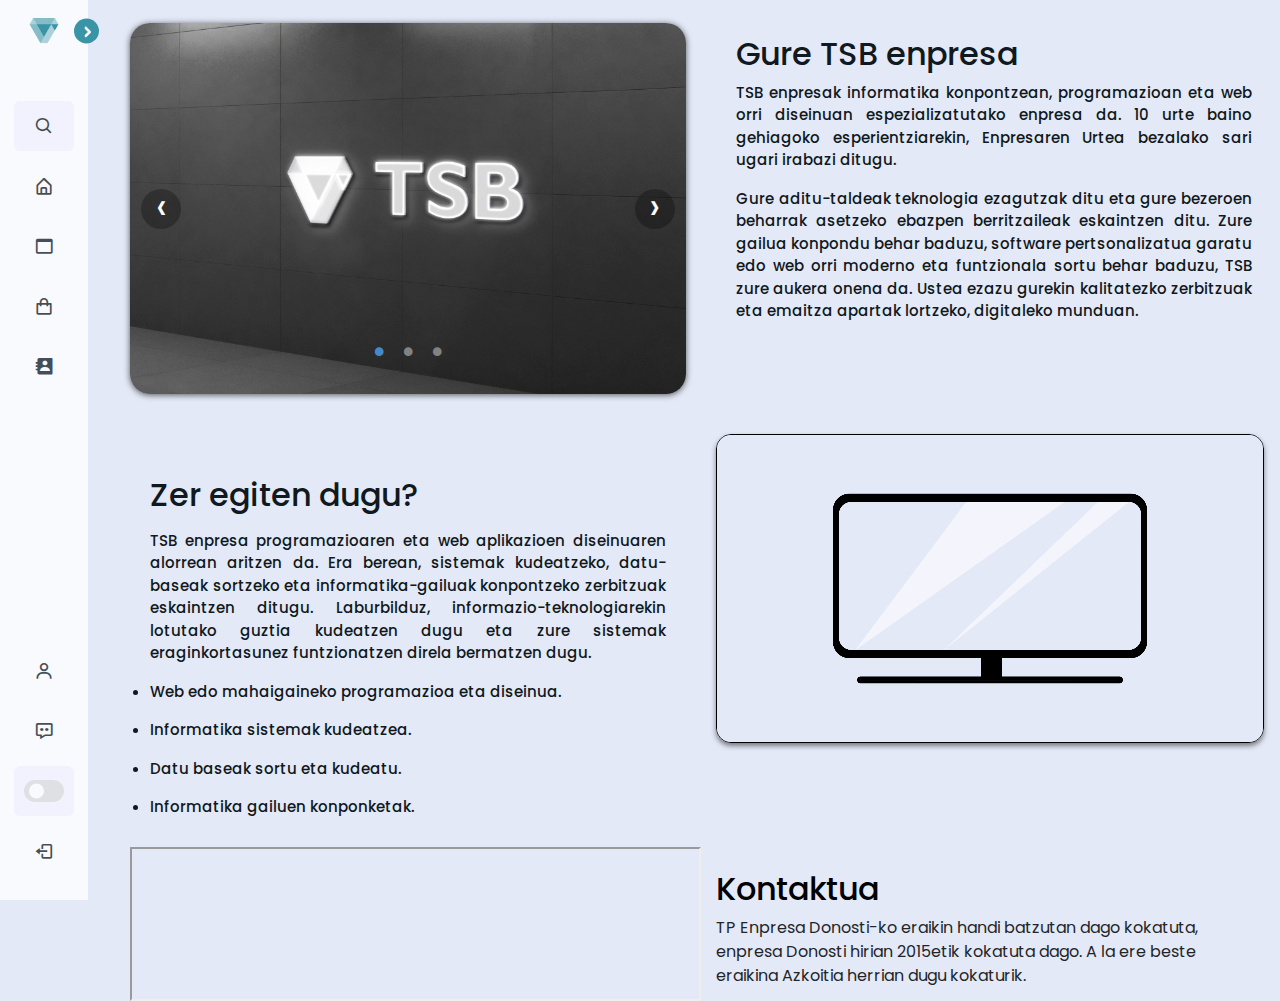
==== commit 75ddf3d9: "2" ====
--- a/index.html
+++ b/index.html
@@ -208,18 +208,40 @@
                     
                     <h2>Zer egiten dugu?</h2>
     
+                    <p style="margin-top: 15px; font-size: 15px; text-align: justify;">
+                            
+                        TSB enpresa programazioaren eta web aplikazioen diseinuaren alorrean aritzen da.
+                        Era berean, sistemak kudeatzeko, datu-baseak sortzeko eta informatika-gailuak konpontzeko 
+                        zerbitzuak eskaintzen ditugu. Laburbilduz, informazio-teknologiarekin lotutako guztia 
+                        kudeatzen dugu eta zure sistemak eraginkortasunez funtzionatzen direla bermatzen dugu.
+    
+                    </p>
+                    <p style="font-size: 15px; text-align: justify;">  
+
+                        <li style="font-size: 15px; text-align: justify;">
+                            Web edo mahaigaineko programazioa eta diseinua.
+                        </li>
+
+                    </p>
                     <p style="font-size: 15px; text-align: justify;">
-                            
-                        TSB enpresak informatika konpontzean, programazioan eta web orri diseinuan espezializatutako 
-                        enpresa da. 10 urte baino gehiagoko esperientziarekin, Enpresaren Urtea bezalako sari ugari 
-                        irabazi ditugu. 
-    
-                    </p>
-                    <p style="font-size: 15px; text-align: justify;">   
-                        Gure aditu-taldeak teknologia ezagutzak ditu eta gure bezeroen beharrak asetzeko 
-                        ebazpen berritzaileak eskaintzen ditu. Zure gailua konpondu behar baduzu, software pertsonalizatua 
-                        garatu edo web orri moderno eta funtzionala sortu behar baduzu, TSB zure aukera onena da. Ustea 
-                        ezazu gurekin kalitatezko zerbitzuak eta emaitza apartak lortzeko, digitaleko munduan.
+
+                        <li style="font-size: 15px; text-align: justify;">
+                            Informatika sistemak kudeatzea.
+                        </li>
+
+                    </p>
+                    <p style="font-size: 15px; text-align: justify;">
+
+                        <li style="font-size: 15px; text-align: justify;">
+                            Datu baseak sortu eta kudeatu.
+                        </li>
+
+                    </p>
+                    <p style="font-size: 15px; text-align: justify;">  
+
+                        <li style="font-size: 15px; text-align: justify;">
+                            Informatika gailuen konponketak.
+                        </li>
     
                     </p>
     
@@ -231,7 +253,7 @@
             
             <div>
 
-                <video class="irudiak" src="bideoak/autoVideo20Sec.mp4"></video>
+                <video id="mi-video" class="irudiak" src="bideoak/autoVideo20Sec.mp4"></video>
 
             </div>
 
--- a/PRINTZIPALA/PRINTZIPALA.css
+++ b/PRINTZIPALA/PRINTZIPALA.css
@@ -308,7 +308,7 @@
     font-size: 30px;
     font-weight: 500;
     color: var(--text-color);
-    padding: 12px 60px;
+    padding: 12px 20px;
 }
 
 .tsb-sidebar.close ~ .home{
@@ -377,16 +377,24 @@
     border-radius: 100px;
 }*/
 
+@media only screen and (min-width: 1200px) {
+    
+    .irudiak{
+        margin-top: 0px;
+      }
+
+}
+
 .irudiak{
     border: 1px solid black;
     margin-top: -30px;
     float: left;
     border-radius: 15px;
     box-shadow: 0px 3px 5px rgba(15, 15, 15, .5);
-    width: 100%;
+    width: 98.5%;
   }
 
-  .mt-0 {
+.mt-0 {
   margin-bottom: 4%;
   margin-top: 2% !important;
 }
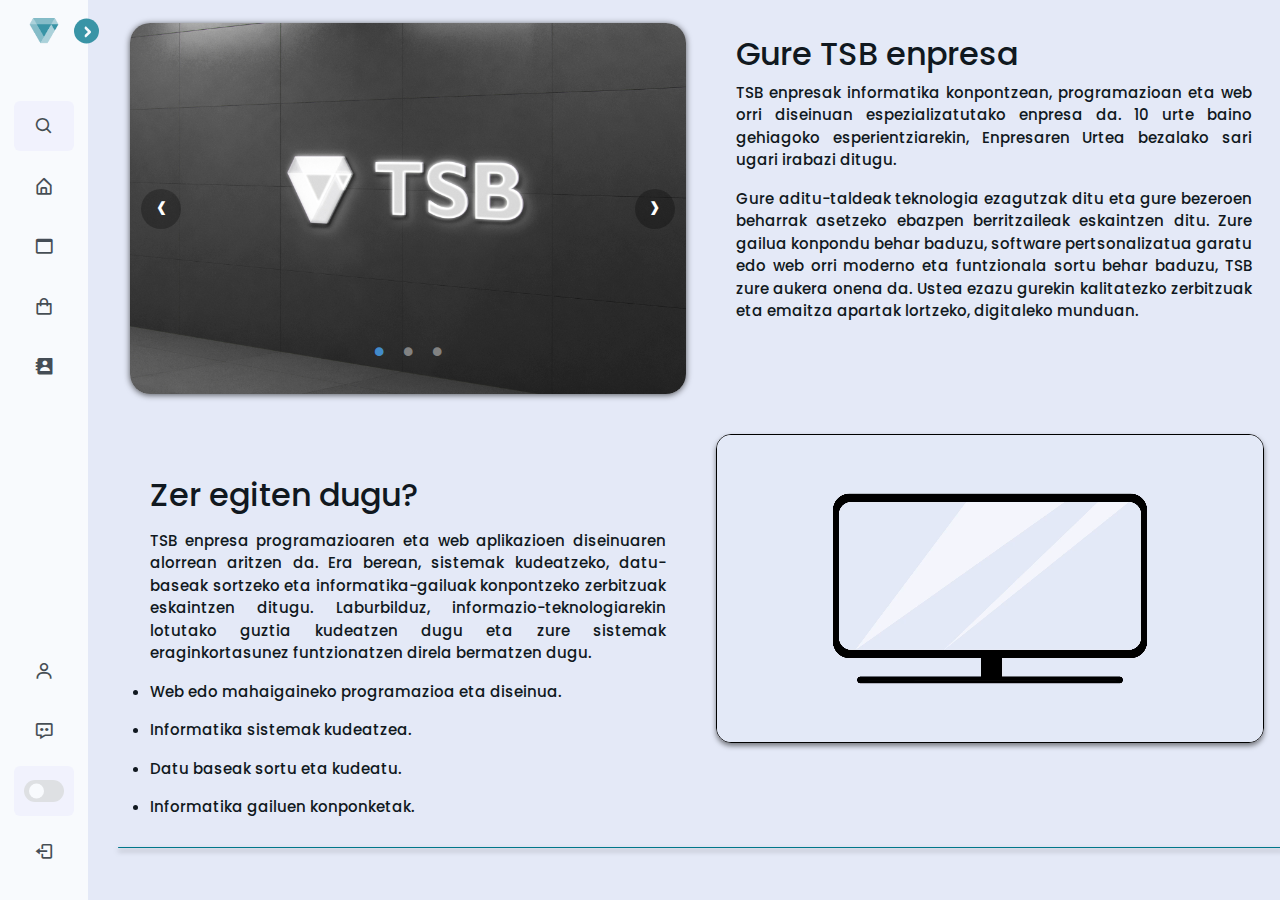
==== commit dbba4738: "k" ====
--- a/index.html
+++ b/index.html
@@ -198,8 +198,6 @@
             </div>
         </div>
     
-        <nav class="barra1">
-        </nav>
     
         <div class="col-12 fleft">
             <div class="col-12 col-xl-6 fleft mt-01">
@@ -249,27 +247,23 @@
 
             </div>
     
-        <div class="col-12 col-xl-6 fleft mt-1">
-            
-            <div>
-
-                <video id="mi-video" class="irudiak" src="bideoak/autoVideo20Sec.mp4"></video>
-
-            </div>
-
+            <div class="col-12 col-xl-6 fleft mt-1">
+                
+                <div>
+
+                    <video id="mi-video" class="irudiak" src="bideoak/autoVideo20Sec.mp4"></video>
+
+                </div>
+
+            </div>
         </div>
-    
-        <nav class="barra2">
+
+        <nav class="barra">
         </nav>
-    
-        <div class="col-12 fleft">
-            <iframe class="col-12 col-xl-6 fleft mapa" src="https://www.google.com/maps/embed?pb=!1m18!1m12!1m3!1d1726.6226161781383!2d-2.009139170962711!3d43.297058895390364!2m3!1f0!2f0!3f0!3m2!1i1024!2i768!4f13.1!3m3!1m2!1s0xd51b06b58d942bf%3A0x27397bf245a29011!2sInform%C3%A1tica%2068%20S.A.!5e0!3m2!1ses!2ses!4v1667149579269!5m2!1ses!2ses"></iframe>
-    
-            <div class="col-12 col-xl-6 fleft mt-1">
-                <h2><a class="black" href="kontaktua.html">Kontaktua</a></h2>TP Enpresa Donosti-ko eraikin handi batzutan dago kokatuta, enpresa Donosti hirian 2015etik kokatuta dago. A la ere beste eraikina Azkoitia herrian dugu kokaturik.
-            </div>
-        </div>
+
         
+        
+
 
 
     </section>
--- a/PRINTZIPALA/PRINTZIPALA.css
+++ b/PRINTZIPALA/PRINTZIPALA.css
@@ -535,13 +535,16 @@
          -1px 0px 2px rgba(255, 255, 255, 0);
 }
 
-.barra1
-{  
+/* WEB ORRI BARRUKO BARRAK */
+.barra{  
+    margin-top: 40px;
+    margin-bottom: 40px;
     margin-right: 1.5%;
     margin-left: 1.5%;
     display: flex;
-    background: linear-gradient(to right,  #333,#777 );
-    padding: 0em;
+    background-color: #00778B;
+    padding: 0.05em;
     border-radius: 15px;
     box-shadow: 0px 3px 5px rgba(15, 15, 15, .5);
-  }+}
+/* WEB ORRI BARRUKO BARREN BUKAERA */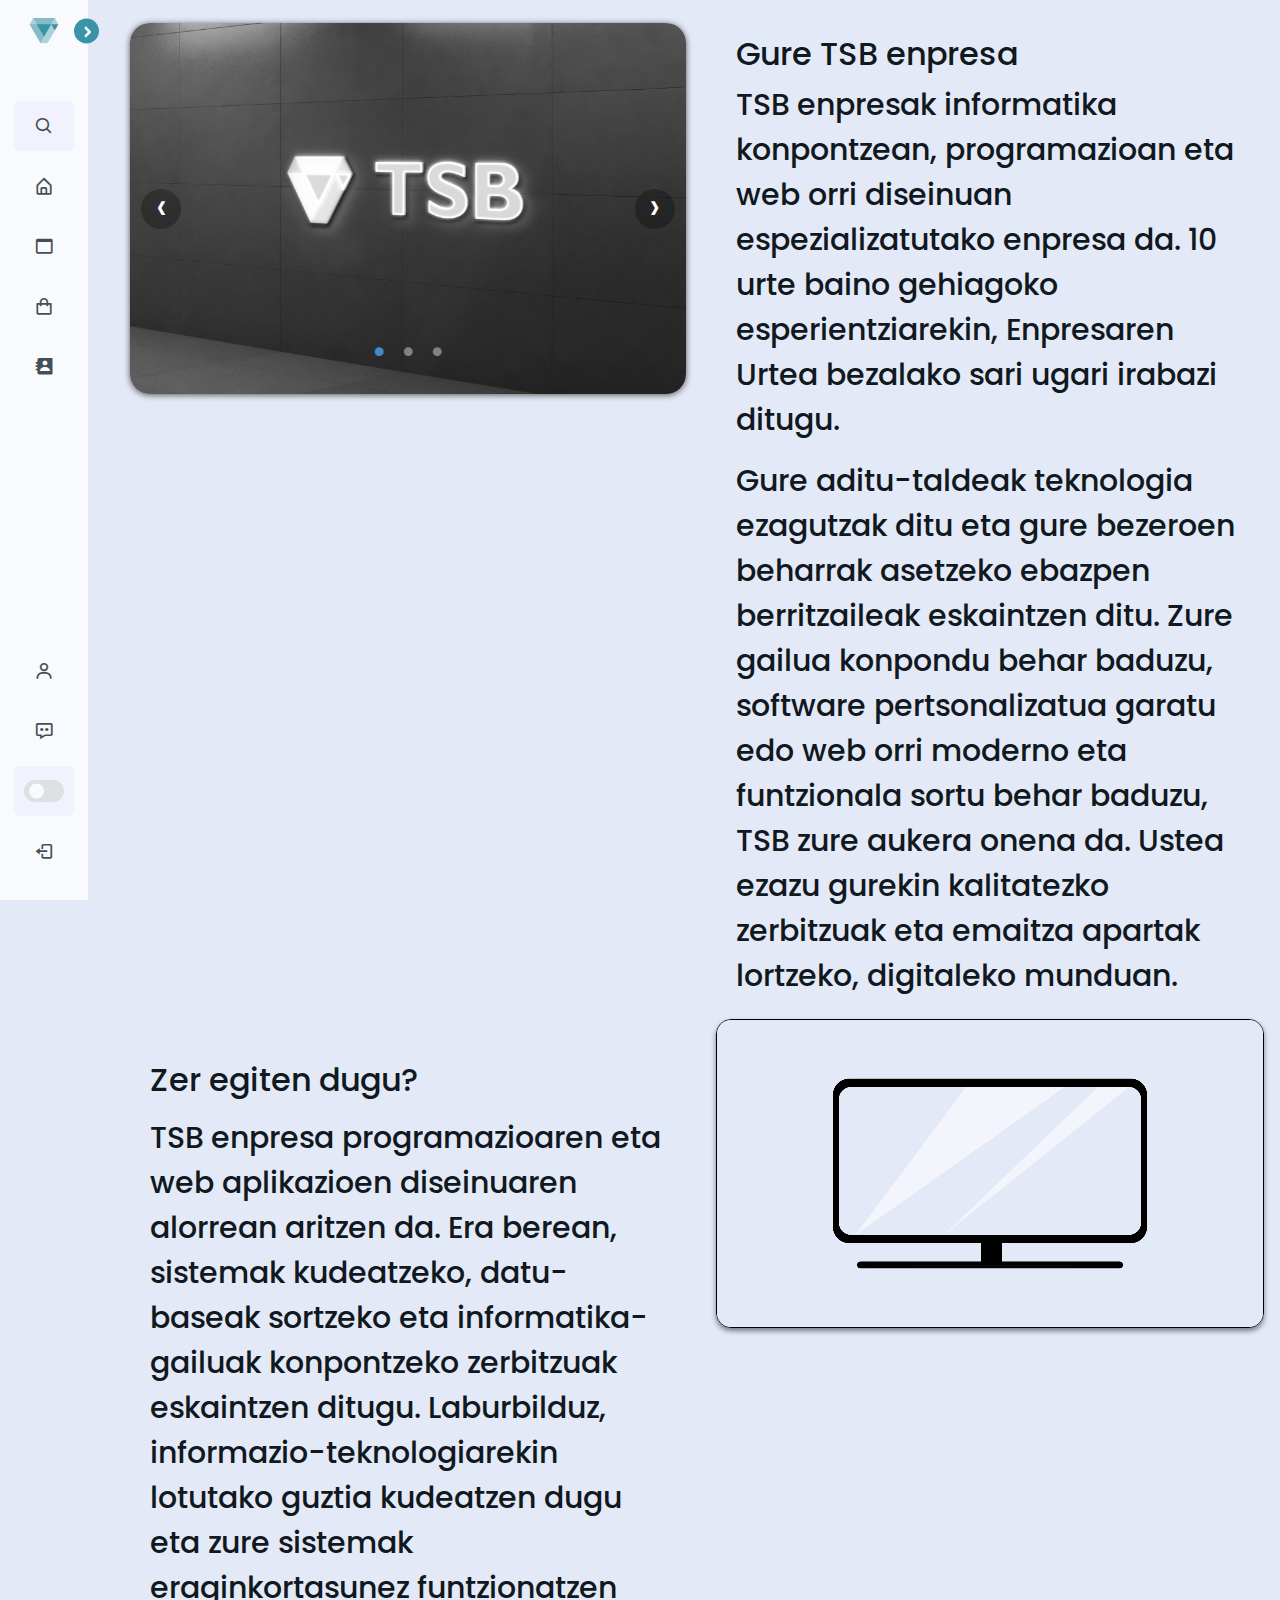
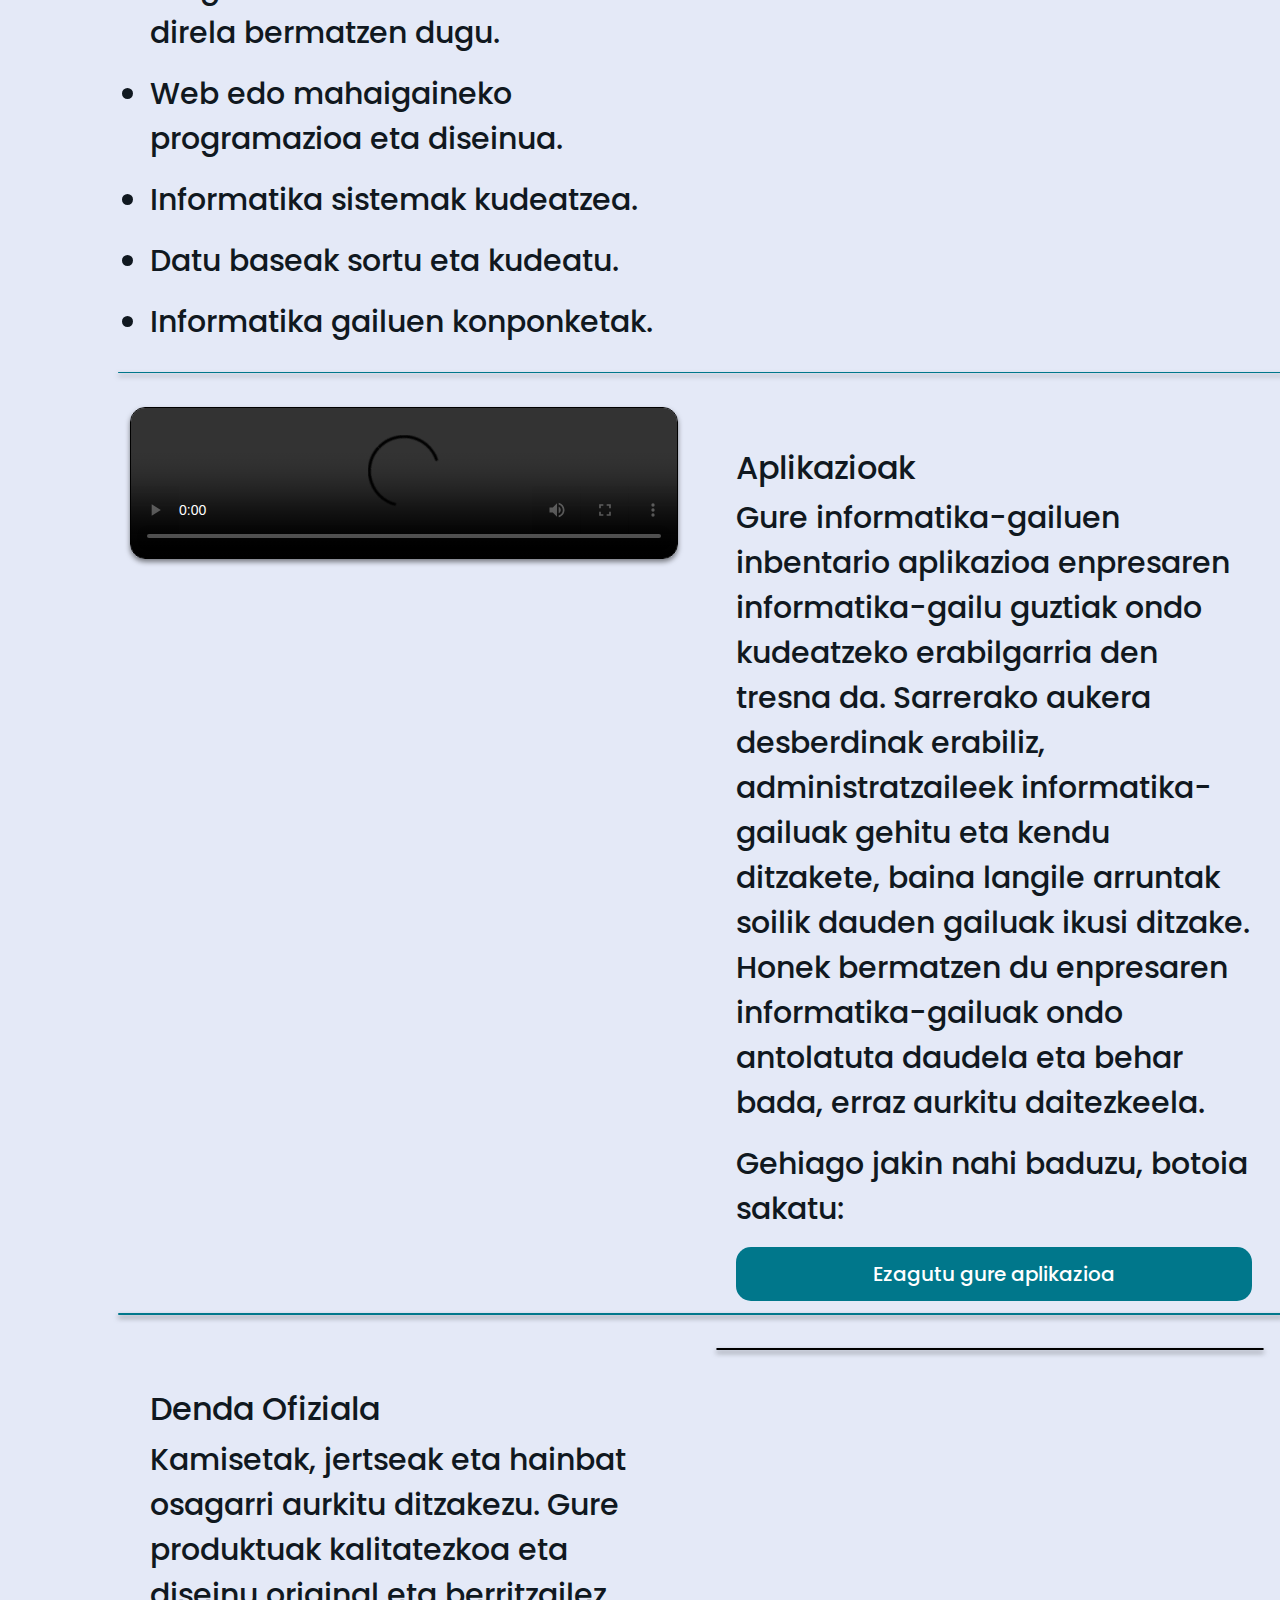
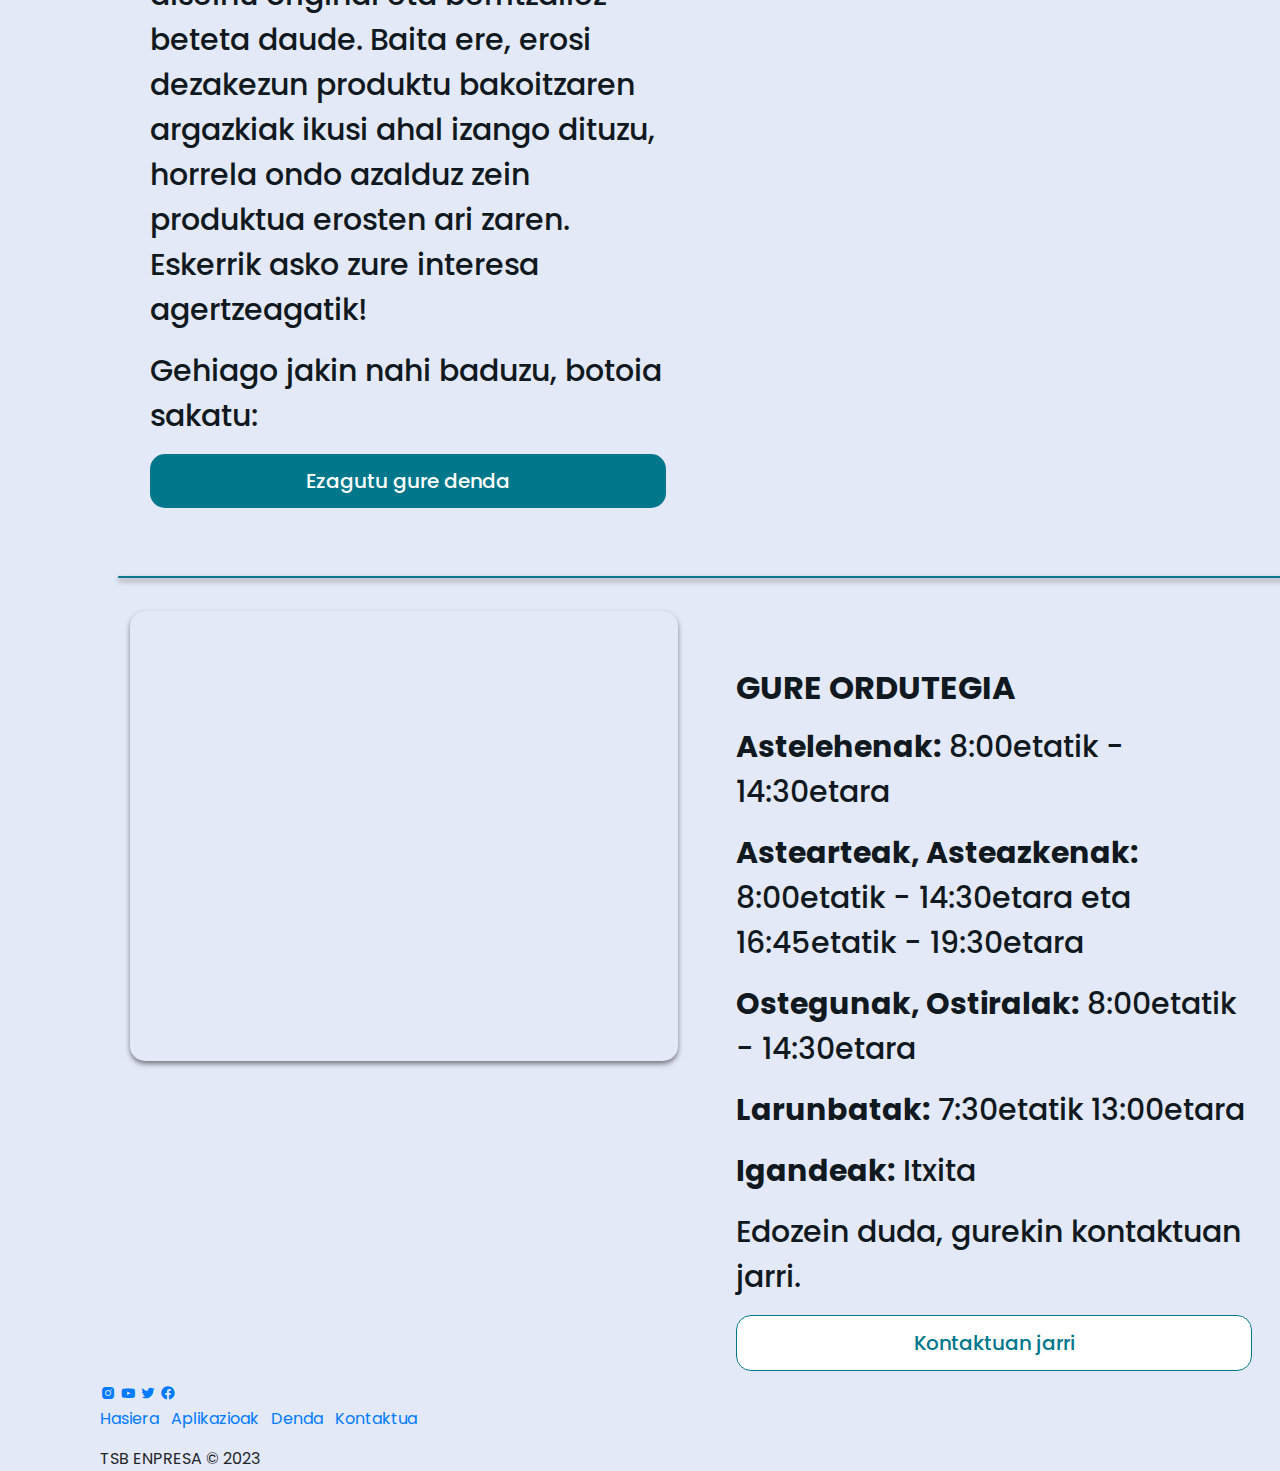
==== commit 5a1e9e07: "DLC FINAL" ====
--- a/index.html
+++ b/index.html
@@ -19,6 +19,8 @@
     
     <!-- MENUAREN IKONOAK -->
     <link href='https://unpkg.com/boxicons@2.1.1/css/boxicons.min.css' rel='stylesheet'>
+
+    
 
     <!-- JQuery bideoko efektuentzako
     <script defer src="jquery-3.2.1.min.js"></script>
@@ -62,7 +64,7 @@
                     </li>
 
                     <li class="tsb-nav-link">
-                        <a href="#">
+                        <a href="APLIKAZIOA/aplikazioak.html">
                             <i class='bx bx-window icon' ></i>
                             <span class="textua nav-text">Aplikazioak</span>
                         </a>
@@ -95,7 +97,7 @@
 
             <div class="bottom-content">
                 <li class="">
-                    <a href="#">
+                    <a href="ENG WEB PAGE/PRINTZIPALA/printzipala.html">
                         <i class='bx bx-message-dots icon'></i>
                         <span class="textua nav-text">EUS | ENG</span>
                     </a>
@@ -131,7 +133,6 @@
 
 <!-- WEB ORRIAREN HASIERA -->
     <section class="home home_movil">
-        <!--<video class="bideoa" src="bideoak/autoVideo20Sec.mp4" id="bideoScroll"></video>-->
 
         <div class="col-12 fleft">
             <div class="col-12 col-xl-6 fleft mt-0">
@@ -178,14 +179,14 @@
                     
                     <h2>Gure TSB enpresa</h2>
 
-                    <p style="font-size: 15px; text-align: justify;">
+                    <p class="barrukoText">
                         
                         TSB enpresak informatika konpontzean, programazioan eta web orri diseinuan espezializatutako 
                         enpresa da. 10 urte baino gehiagoko esperientziarekin, Enpresaren Urtea bezalako sari ugari 
                         irabazi ditugu. 
 
                     </p>
-                    <p style="font-size: 15px; text-align: justify;">   
+                    <p class="barrukoText">   
                         Gure aditu-taldeak teknologia ezagutzak ditu eta gure bezeroen beharrak asetzeko 
                         ebazpen berritzaileak eskaintzen ditu. Zure gailua konpondu behar baduzu, software pertsonalizatua 
                         garatu edo web orri moderno eta funtzionala sortu behar baduzu, TSB zure aukera onena da. Ustea 
@@ -206,7 +207,7 @@
                     
                     <h2>Zer egiten dugu?</h2>
     
-                    <p style="margin-top: 15px; font-size: 15px; text-align: justify;">
+                    <p style="margin-top: 15px;" class="barrukoText">
                             
                         TSB enpresa programazioaren eta web aplikazioen diseinuaren alorrean aritzen da.
                         Era berean, sistemak kudeatzeko, datu-baseak sortzeko eta informatika-gailuak konpontzeko 
@@ -214,30 +215,30 @@
                         kudeatzen dugu eta zure sistemak eraginkortasunez funtzionatzen direla bermatzen dugu.
     
                     </p>
-                    <p style="font-size: 15px; text-align: justify;">  
-
-                        <li style="font-size: 15px; text-align: justify;">
+                    <p class="barrukoText">  
+
+                        <li class="barrukoText">
                             Web edo mahaigaineko programazioa eta diseinua.
                         </li>
 
                     </p>
-                    <p style="font-size: 15px; text-align: justify;">
-
-                        <li style="font-size: 15px; text-align: justify;">
+                    <p class="barrukoText">
+
+                        <li class="barrukoText">
                             Informatika sistemak kudeatzea.
                         </li>
 
                     </p>
-                    <p style="font-size: 15px; text-align: justify;">
-
-                        <li style="font-size: 15px; text-align: justify;">
+                    <p class="barrukoText">
+
+                        <li class="barrukoText">
                             Datu baseak sortu eta kudeatu.
                         </li>
 
                     </p>
-                    <p style="font-size: 15px; text-align: justify;">  
-
-                        <li style="font-size: 15px; text-align: justify;">
+                    <p class="barrukoText">  
+
+                        <li class="barrukoText">
                             Informatika gailuen konponketak.
                         </li>
     
@@ -251,7 +252,7 @@
                 
                 <div>
 
-                    <video id="mi-video" class="irudiak" src="bideoak/autoVideo20Sec.mp4"></video>
+                    <video id="mi-video" class="irudiak bideoTartea" src="bideoak/autoVideo20Sec.mp4"></video>
 
                 </div>
 
@@ -261,9 +262,185 @@
         <nav class="barra">
         </nav>
 
+        <div class="col-12 fleft">
+            <div class="col-12 col-xl-6 fleft mt-0">
+                
+                <video id="mi-video" class="irudiak" src="bideoak/TutorialBideoMotza.mp4" controls></video>
+                
+            </div>
+    
+            <div class="col-12 col-xl-6 fleft mt-1">
+                <div class="textua tx_movil">
+                    
+                    <h2>Aplikazioak</h2>
+
+                    <p class="barrukoText">
+                        
+                        Gure informatika-gailuen inbentario aplikazioa enpresaren informatika-gailu guztiak ondo kudeatzeko 
+                        erabilgarria den tresna da. Sarrerako aukera desberdinak erabiliz, administratzaileek informatika-gailuak 
+                        gehitu eta kendu ditzakete, baina langile arruntak soilik dauden gailuak ikusi ditzake. Honek bermatzen du 
+                        enpresaren informatika-gailuak ondo antolatuta daudela eta behar bada, erraz aurkitu daitezkeela.
+
+                    </p>
+                    <p class="barrukoText">   
+                        Gehiago jakin nahi baduzu, botoia sakatu:
+                    </p>
+
+                    <div style="background-color: #00778b;  border-radius: 15px;">
+                        <a href="APLIKAZIOAK/aplikazioak.html" style="text-decoration: none;">
+                            <span class="textua nav-text" style="font-size: 20px; justify-content: center; display: flex; color: white;">
+                                Ezagutu gure aplikazioa
+                            </span>
+                        </a>
+                    </div>
+
+                </div>
+            </div>
+        </div>
+
+        <nav class="barra">
+        </nav>
+
+        <div class="col-12 fleft">
+            <div class="col-12 col-xl-6 fleft mt-0">
+                
+                <div class="textua tx_movil">
+                    
+                    <h2>Denda Ofiziala</h2>
+
+                    <p class="barrukoText">
+                        
+                       Kamisetak, jertseak eta hainbat osagarri aurkitu ditzakezu. Gure produktuak 
+                        kalitatezkoa eta diseinu original eta berritzailez beteta daude. Baita ere, erosi 
+                        dezakezun produktu bakoitzaren argazkiak ikusi ahal izango dituzu, horrela ondo 
+                        azalduz zein produktua erosten ari zaren. Eskerrik asko zure interesa agertzeagatik!
+
+                    </p>
+                    <p class="barrukoText">   
+                        Gehiago jakin nahi baduzu, botoia sakatu:
+                    </p>
+
+                    <div style="background-color: #00778b;  border-radius: 15px;">
+                        <a href="DENDA/Denda.html" style="text-decoration: none;">
+                            <span class="textua nav-text" style="margin-bottom: 10px; font-size: 20px; justify-content: center; display: flex; color: white;">
+                                Ezagutu gure denda
+                            </span>
+                        </a>
+                    </div>
+
+                </div>
+                
+            </div>
+    
+            <div class="col-12 col-xl-6 fleft mt-1">
+                
+                <img class="irudiak bideoTartea" src="irudiak/DendaLogoa.png" alt="">
+
+            </div>
+        </div>
         
+        <!--<div class="col-12 fleft centrar">
+            <div class="col-12 col-xl-3 fleft mt-0">
+                
+                <div class="card">
+                    <img src="DENDA/Artikuluak/Kamisetak/UrinaNew.jpg">
+                    <div class="card-content">
+                      <h3>Kamisetak</h3>
+                      <p>TSB denda ofizialeko kamisetak</p>
+                      <a href="DENDA/Denda.html">Kamiseta</a>
+                    </div>
+                  </div>                  
+                
+                </div>
         
-
+                <div class="col-12 col-xl-3 fleft mt-1">
+                    
+                    <div class="card">
+                        <img src="DENDA/Artikuluak/Jertseak/GrisIlunaNew.jpg">
+                        <div class="card-content">
+                            <h3>Jertseak</h3>
+                            <p>TSB denda ofizialeko jertseak</p>
+                            <a href="DENDA/Denda.html">Jertsea</a>
+                        </div>
+                    </div> 
+
+                </div>
+
+                <div class="col-12 col-xl-3 fleft mt-0">
+                    
+                    <div class="card">
+                        <img src="DENDA/Artikuluak/Gehigarriak/poltsaTSB.jpg">
+                        <div class="card-content">
+                            <h3>Gehigarriak</h3>
+                            <p>TSB denda ofizialeko gehigarriak</p>
+                            <a href="DENDA/Denda.html">Gehigarriak</a>
+                        </div>
+                    </div>                  
+                
+                 </div>
+
+        </div>-->
+        
+        <nav class="barra">
+        </nav>
+
+        <div class="col-12 fleft">
+            <div class="col-12 col-xl-6 fleft mt-0">
+                
+                <iframe class="irudiak" src="https://www.google.com/maps/embed?pb=!1m18!1m12!1m3!1d2909.7221286865683!2d-2.3102575234348577!3d43.17335658333279!2m3!1f0!2f0!3f0!3m2!1i1024!2i768!4f13.1!3m3!1m2!1s0xd51d377d4ad208f%3A0xd70faab353099065!2sIzarraitz%20Lanbide%20Heziketa!5e0!3m2!1ses!2ses!4v1682631822891!5m2!1ses!2ses"
+                width="100%" height="450" style="border:0; margin-bottom: 15px;" allowfullscreen="" loading="lazy" referrerpolicy="no-referrer-when-downgrade"></iframe>     
+
+            </div>
+    
+            <div class="col-12 col-xl-6 fleft mt-1">
+                
+                <div class="textua tx_movil">
+                    
+                    <fieldset>
+                    
+                        <p class="ordutegia"><b><h2>GURE ORDUTEGIA</h2></b></p>
+                        <p class="ordutegia"><b>Astelehenak:</b> 8:00etatik - 14:30etara</p>
+                        <p class="ordutegia"><b>Astearteak, Asteazkenak:</b> 8:00etatik - 14:30etara eta 16:45etatik - 19:30etara</p>
+                        <p class="ordutegia"><b>Ostegunak, Ostiralak:</b> 8:00etatik - 14:30etara</p>
+                        <p class="ordutegia"><b>Larunbatak:</b> 7:30etatik 13:00etara</p>
+                        <p class="ordutegia"><b>Igandeak:</b> Itxita</p>
+                        <p class="ordutegiDuda">Edozein duda, gurekin kontaktuan jarri.</p>
+                    
+                    </fieldset>
+
+                    <div style="background-color: white;  border-radius: 15px;">
+                        <a href="DENDA/Denda.html" style="text-decoration: none;">
+                            <span class="textua nav-text" style="font-size: 20px; border-radius: 15px; border: 1px solid #00778b; justify-content: center; display: flex; color: #00778b;">
+                                Kontaktuan jarri
+                            </span>
+                        </a>
+                    </div>
+    
+                </div>
+
+            </div>
+        </div>
+
+
+       <!-- FOOTERRA -->
+       <div class="footer-basic">
+        <footer>
+            <div class="social">
+                <a href="https://www.instagram.com/tsb/"><i class='bx bxl-instagram-alt' ></i></a>
+                <a href="https://www.youtube.com/@tsb"><i class='bx bxl-youtube'></i></a>
+                <a href="https://twitter.com/TSB"><i class='bx bxl-twitter' ></i></a>
+                <a href="https://www.facebook.com/TSBbankUK"><i class='bx bxl-facebook-circle' ></i></a>
+            </div>
+            <ul class="list-inline">
+                
+                <li class="list-inline-item"><a href="index.html">Hasiera</a></li>
+                <li class="list-inline-item"><a href="APLIKAZIOA/aplikazioak.html">Aplikazioak</a></li>
+                <li class="list-inline-item"><a href="DENDA/Denda.html">Denda</a></li>
+                <li class="list-inline-item"><a href="KONTAKTUA/KONTAKTUA.html">Kontaktua</a></li>
+            </ul>
+            <p class="copyright">TSB ENPRESA © 2023</p>
+        </footer>
+    </div>
 
 
     </section>
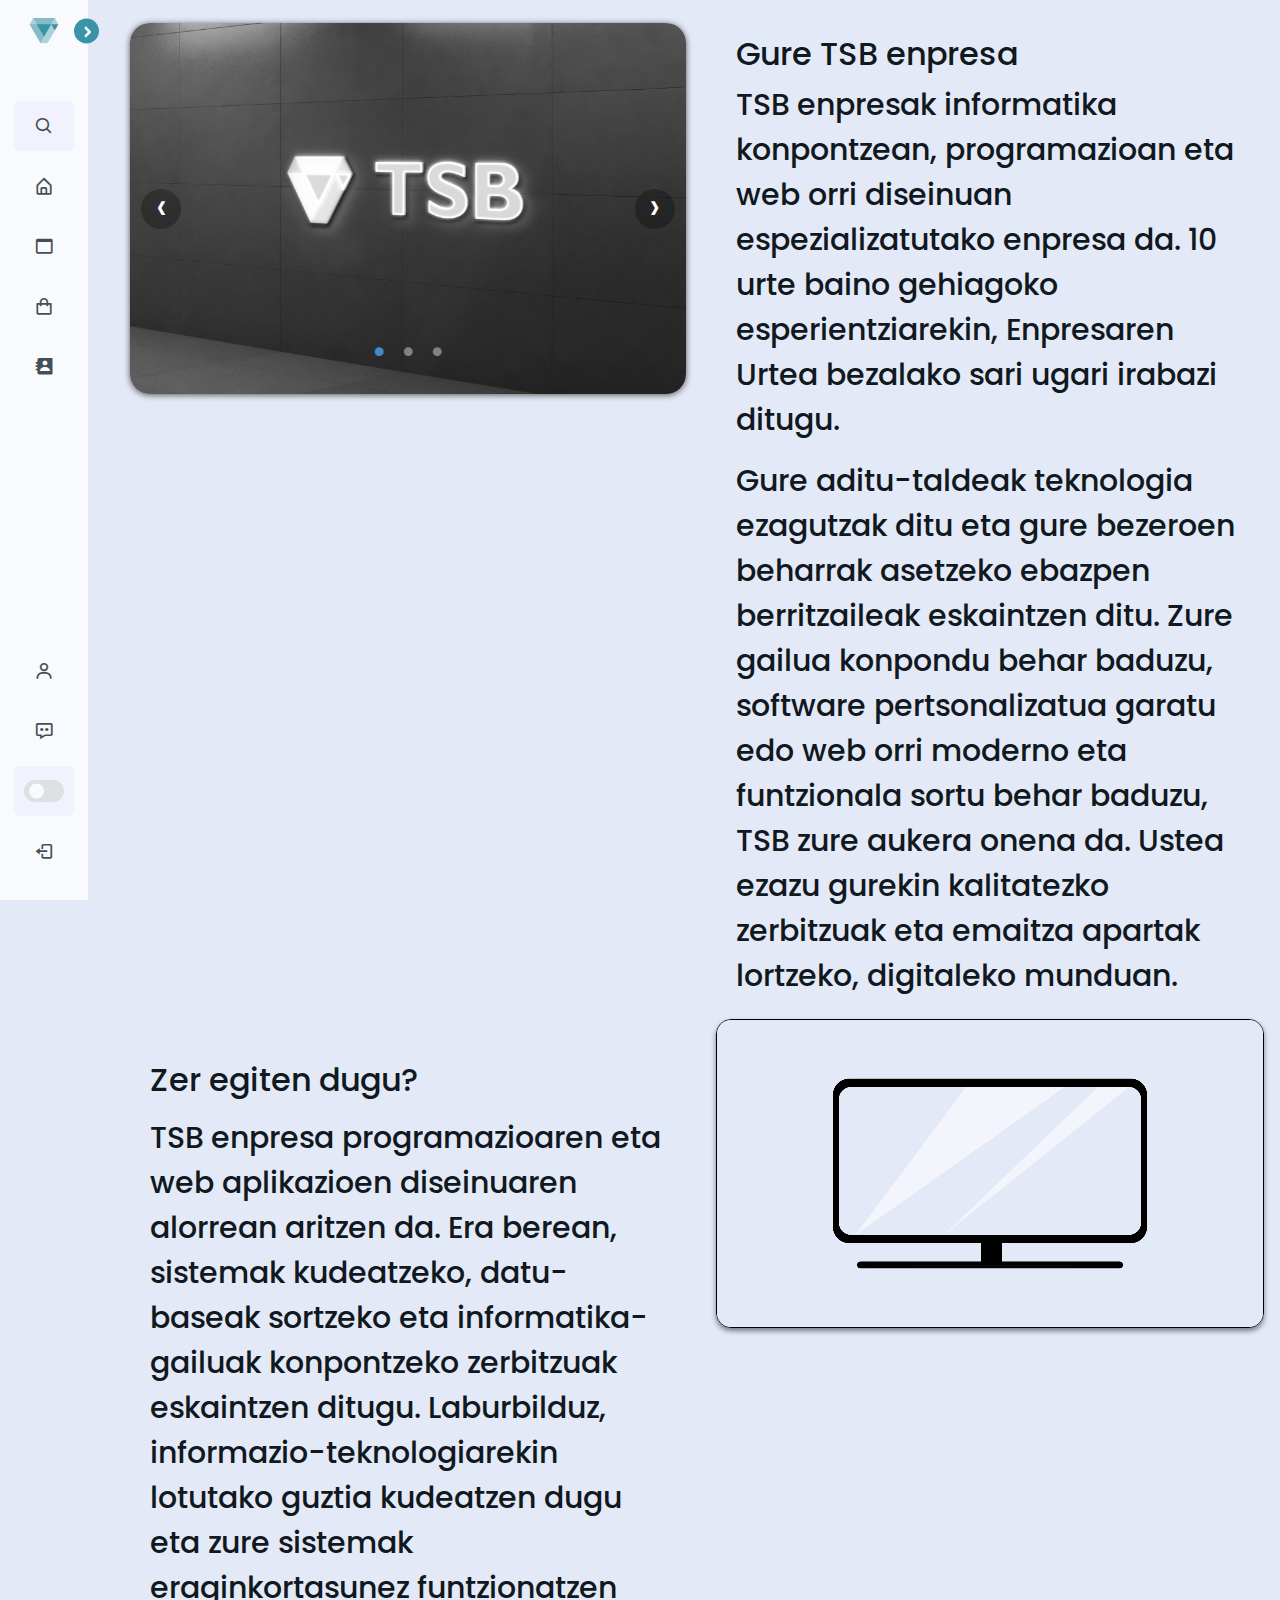
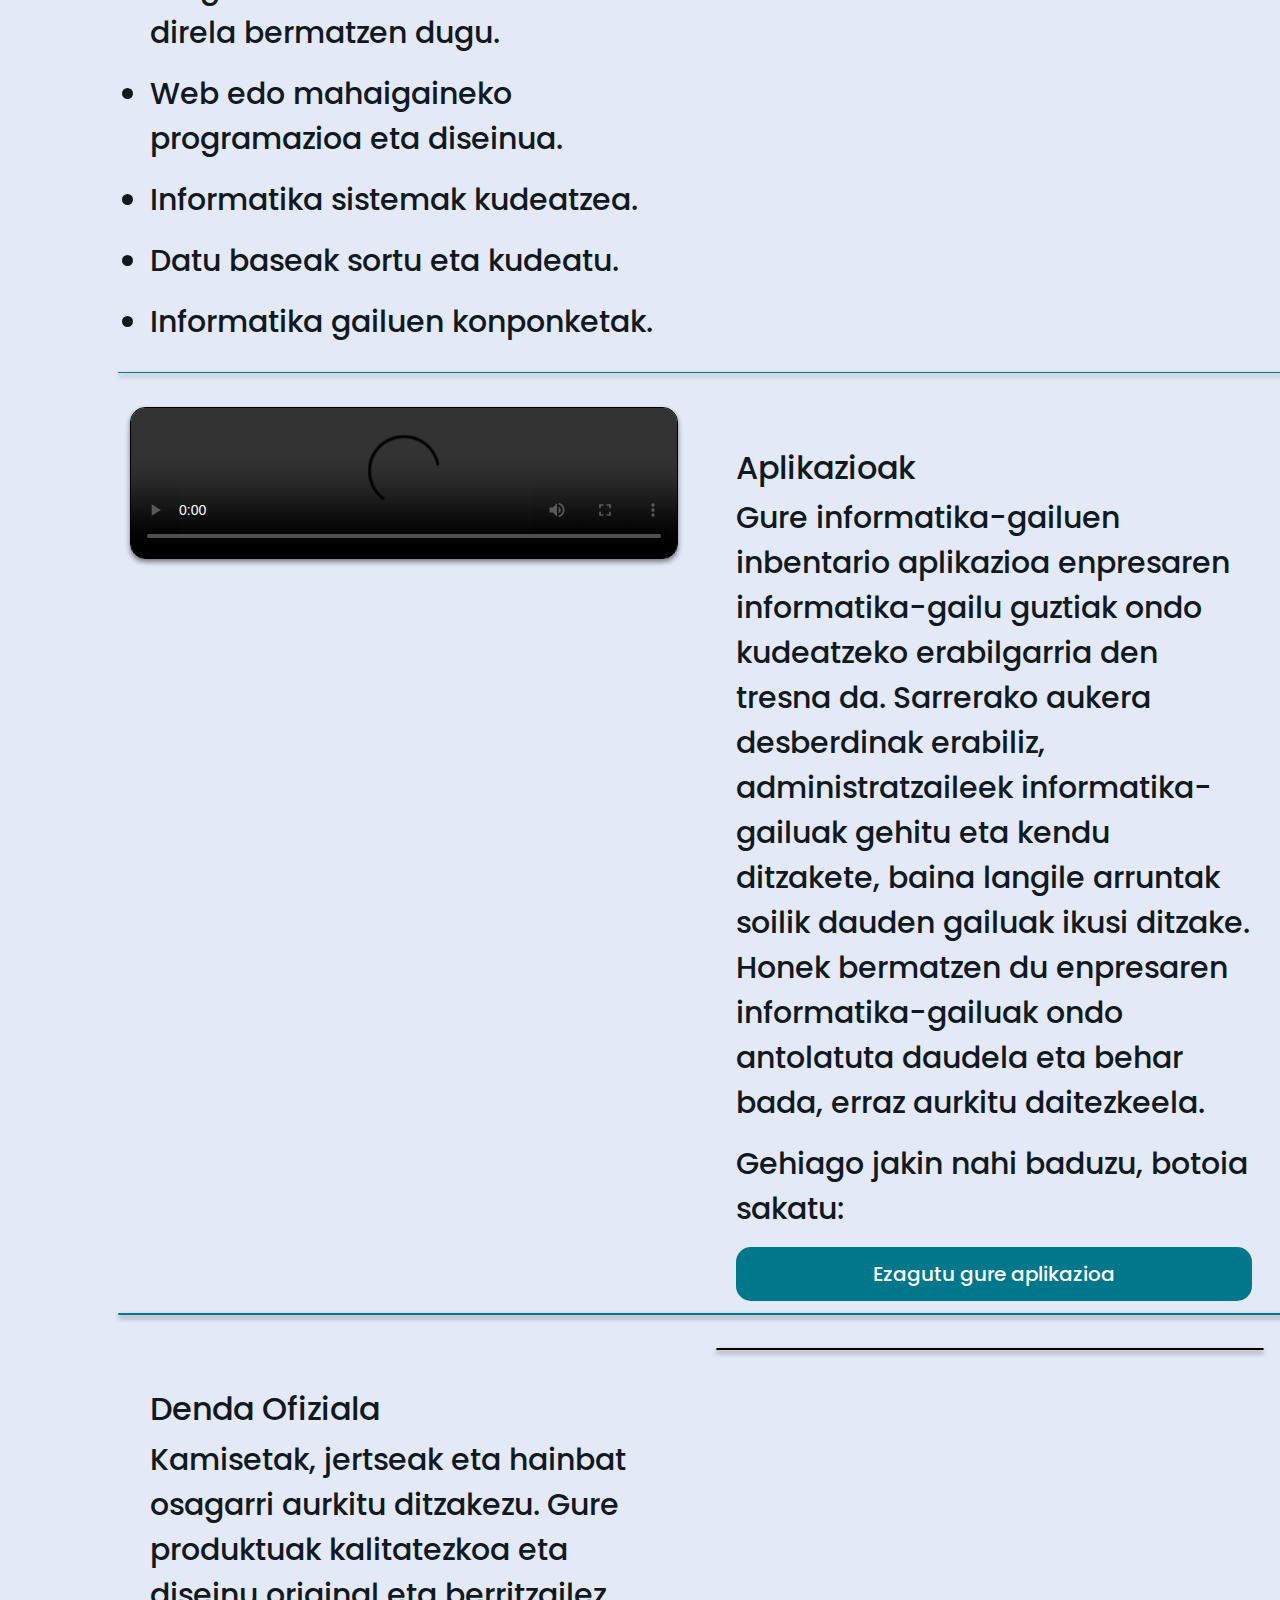
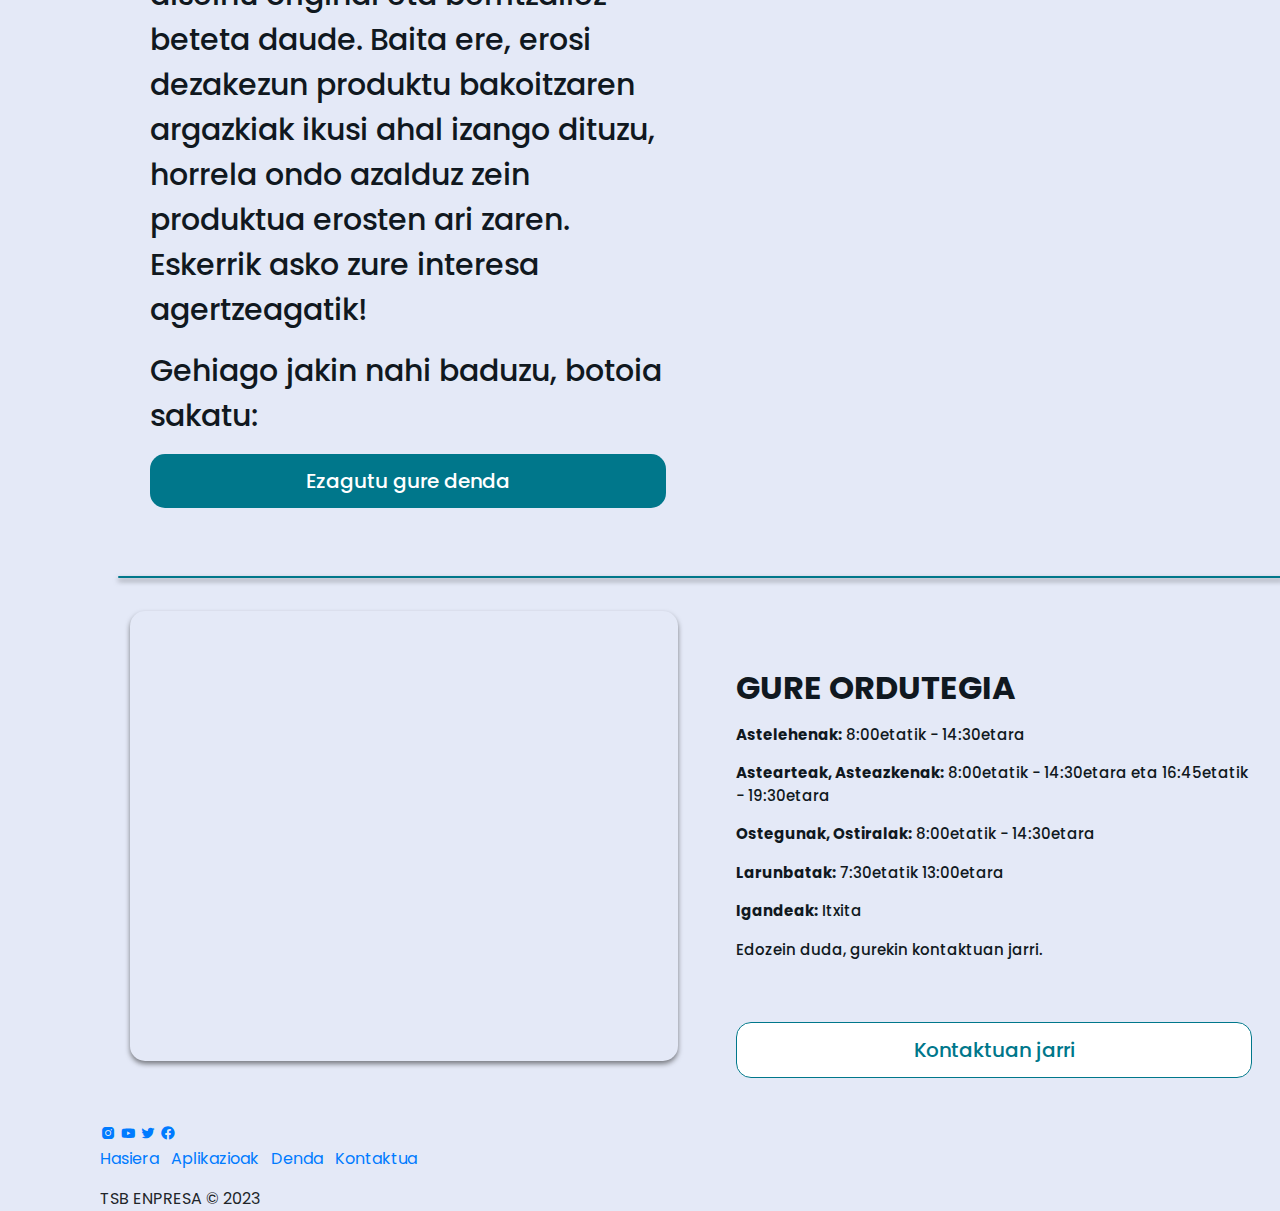
==== commit e6abdff8: "FINISH DEFINITIVAMENTE DEFINITIVO WEB" ====
--- a/index.html
+++ b/index.html
@@ -1,44 +1,42 @@
 <!DOCTYPE html>
 <html lang="en">
+
 <head>
 
     <meta charset="UTF-8">
     <meta http-equiv="X-UA-Compatible" content="IE=edge">
     <meta name="viewport" content="width=device-width, initial-scale=1.0">
 
-	<title>TSB | Hasiera</title>
+    <!-- TITULOA | TITLE -->
+    <title>TSB | Hasiera</title>
 
     <!-- BOOTSTRAP Link -->
     <link href="https://maxcdn.bootstrapcdn.com/bootstrap/4.5.2/css/bootstrap.min.css" rel="stylesheet">
 
     <!-- LEHIOAREN IRUDIA -->
     <link rel="shortcut icon" href="irudiak/LOGO.png" />
-	
+
     <!-- CSS -->
     <link rel="stylesheet" href="PRINTZIPALA/PRINTZIPALA.css">
-    
+
     <!-- MENUAREN IKONOAK -->
     <link href='https://unpkg.com/boxicons@2.1.1/css/boxicons.min.css' rel='stylesheet'>
 
-    
-
-    <!-- JQuery bideoko efektuentzako
-    <script defer src="jquery-3.2.1.min.js"></script>
-    <script defer src="https://code.jquery.com/jquery-3.2.1.min.js" type="text"></script> -->
-
 </head>
+
 <body onload="erabiltzaileaKargatu()">
-    
-<!-- MENUAREN HASIERA, menu hau web orriaren menu printzipala da,
-    azkenean beti eskura edukiko dugun menua da -->
+
+    <!-- WEB ORRI MENUA | MENU OF WEB PAGE -->
     <nav class="tsb-sidebar close">
         <header>
             <div class="irudia-textua">
                 <span class="irudia">
+                    <!-- Goi buruaren logoa -->
                     <img src="irudiak/LOGO.png" alt="">
                 </span>
 
                 <div class="textua logo-textua">
+                    <!-- Goi buru textua -->
                     <span class="izena"><p id="izenaBistaratu"></p></span>
                     <span class="ongiEtorria">ONGI ETORRI!</span>
                 </div>
@@ -51,35 +49,40 @@
             <div class="tsb-menu">
 
                 <li class="search-box">
+                    <!-- Bilaketa opzioa | Search option -->
                     <i class='bx bx-search icon'></i>
                     <input type="text" placeholder="Bilatu...">
                 </li>
 
                 <ul class="tsb-menu-links">
                     <li class="tsb-nav-link">
+                        <!-- Hasiera botoia | Home buttom -->
                         <a href="index.html">
-                            <i class='bx bx-home-alt icon' ></i>
+                            <i class='bx bx-home-alt icon'></i>
                             <span class="textua nav-text">Hasiera</span>
                         </a>
                     </li>
 
                     <li class="tsb-nav-link">
+                        <!-- Aplikazio botoia | App buttom -->
                         <a href="APLIKAZIOA/aplikazioak.html">
-                            <i class='bx bx-window icon' ></i>
+                            <i class='bx bx-window icon'></i>
                             <span class="textua nav-text">Aplikazioak</span>
                         </a>
                     </li>
 
                     <li class="tsb-nav-link">
+                        <!-- Denda botoia | Store buttom -->
                         <a href="DENDA/Denda.html">
-							<i class='bx bx-shopping-bag icon'></i>
+                            <i class='bx bx-shopping-bag icon'></i>
                             <span class="textua nav-text">Denda</span>
                         </a>
                     </li>
 
                     <li class="tsb-nav-link">
+                        <!-- Kontaktua botoia | Contact buttom -->
                         <a href="KONTAKTUA/KONTAKTUA.html">
-                            <i class='bx bxs-contact icon' ></i>
+                            <i class='bx bxs-contact icon'></i>
                             <span class="textua nav-text">Kontaktua</span>
                         </a>
                     </li>
@@ -89,70 +92,81 @@
 
             <div class="bottom-content">
                 <li class="">
+                    <!-- Identifikazio botoia | Identify buttom -->
                     <a href="identifikatu/identifikatu.html" id="identifikatuBtn">
                         <i class='bx bx-user icon'></i>
                         <span class="textua nav-text">Identifikatu</span>
                     </a>
                 </li>
 
-            <div class="bottom-content">
-                <li class="">
-                    <a href="ENG WEB PAGE/PRINTZIPALA/printzipala.html">
-                        <i class='bx bx-message-dots icon'></i>
-                        <span class="textua nav-text">EUS | ENG</span>
-                    </a>
-                </li>
-
-                <li class="mode">
-                    <div class="sun-moon">
-                        <i class='bx bx-moon icon moon'></i>
-                        <i class='bx bx-sun icon sun'></i>
+                <div class="bottom-content">
+                    <li class="">
+                        <!-- Hizkuntzaz aldatzeko botoia | Change lenguage buttom -->
+                        <a href="ENG WEB PAGE/PRINTZIPALA/printzipala.html">
+                            <i class='bx bx-message-dots icon'></i>
+                            <span class="textua nav-text">EUS | ENG</span>
+                        </a>
+                    </li>
+
+                    <li class="mode">
+                        <div class="sun-moon">
+                            <i class='bx bx-moon icon moon'></i>
+                            <i class='bx bx-sun icon sun'></i>
+                        </div>
+                        <!-- Modu iluna edo argia jartzeko opzioa | change color mode -->
+                        <span class="mode-text textua">Modu iluna</span>
+
+                        <div class="toggle-switch">
+                            <span class="switch"></span>
+                        </div>
+                    </li>
+
+                    <center>
+                        <div class="bottom-content" style="width: 62px;">
+                            <li class="">
+                                <!-- Erabiltzailetik atera | User Log out -->
+                                <a href="#" id="IrteeraBTN" onclick="erabiltzaileIrten()">
+                                    <i class='bx bx-log-out icon'></i>
+                                    <span class="textua nav-text"></span>
+                                </a>
+                            </li>
+                    </center>
+
                     </div>
-                    <span class="mode-text textua">Modu iluna</span>
-
-                    <div class="toggle-switch">
-                        <span class="switch"></span>
-                    </div>
-                </li>
-
-                <center>
-                <div class="bottom-content" style="width: 62px;">
-                    <li class="">
-                        <a href="#" id="IrteeraBTN" onclick="erabiltzaileIrten()">
-                            <i class='bx bx-log-out icon'></i>
-                            <span class="textua nav-text"></span>
-                        </a>
-                    </li>
-                </center>
-                
-            </div>
-        </div>
+                </div>
 
     </nav>
-<!-- Menuaren bukaera -->
-
-<!-- WEB ORRIAREN HASIERA -->
+
+    <!-- WEB ORRIAREN HASIERA -->
     <section class="home home_movil">
 
+        <!-- Lehenengo ilera | First Row -->
         <div class="col-12 fleft">
+            <!-- Lehenengo kolumna | First Column -->
             <div class="col-12 col-xl-6 fleft mt-0">
+
+                <!-- Irudien karousela | Image carousel -->
                 <div class="slide">
                     <div class="slide-inner">
-                        <input class="slide-open" type="radio" id="slide-1" 
-                              name="slide" aria-hidden="true" hidden="" checked="checked">
+
+                        <input class="slide-open" type="radio" id="slide-1" name="slide" aria-hidden="true" hidden="" checked="checked">
+                        <!-- Lehenengo irudia | First Image-->
                         <div class="slide-item">
                             <img src="irudiak/EmpresaIrudia.jpg">
                         </div>
-                        <input class="slide-open" type="radio" id="slide-2" 
-                              name="slide" aria-hidden="true" hidden="">
+
+                        <input class="slide-open" type="radio" id="slide-2" name="slide" aria-hidden="true" hidden="">
+                        <!-- Bigarrengo irudia | Second image -->
                         <div class="slide-item">
                             <img src="irudiak/EmpresaBarrutik.jpg">
                         </div>
-                        <input class="slide-open" type="radio" id="slide-3" 
-                              name="slide" aria-hidden="true" hidden="">
+
+                        <input class="slide-open" type="radio" id="slide-3" name="slide" aria-hidden="true" hidden="">
+                        <!-- Hirugarrengo irudia | Third image -->
                         <div class="slide-item">
                             <img src="irudiak/EntradaFoto.jpg">
                         </div>
+                        <!-- Karouselaren kontrolak | Controls of carousel -->
                         <label for="slide-3" class="slide-control prev control-1">‹</label>
                         <label for="slide-2" class="slide-control next control-1">›</label>
                         <label for="slide-1" class="slide-control prev control-2">‹</label>
@@ -173,49 +187,47 @@
                     </div>
                 </div>
             </div>
-    
+
+            <!-- Bigarrengo kolumna | Second column -->
             <div class="col-12 col-xl-6 fleft mt-1">
                 <div class="textua tx_movil">
-                    
+
+                    <!-- Titulua | Title -->
                     <h2>Gure TSB enpresa</h2>
 
-                    <p class="barrukoText">
-                        
-                        TSB enpresak informatika konpontzean, programazioan eta web orri diseinuan espezializatutako 
-                        enpresa da. 10 urte baino gehiagoko esperientziarekin, Enpresaren Urtea bezalako sari ugari 
-                        irabazi ditugu. 
-
-                    </p>
-                    <p class="barrukoText">   
-                        Gure aditu-taldeak teknologia ezagutzak ditu eta gure bezeroen beharrak asetzeko 
-                        ebazpen berritzaileak eskaintzen ditu. Zure gailua konpondu behar baduzu, software pertsonalizatua 
-                        garatu edo web orri moderno eta funtzionala sortu behar baduzu, TSB zure aukera onena da. Ustea 
-                        ezazu gurekin kalitatezko zerbitzuak eta emaitza apartak lortzeko, digitaleko munduan.
-
-                    </p>
-
-
-                </div>
-            </div>
-        </div>
-    
-    
+                    <!-- Textua | Text -->
+                    <p class="barrukoText">
+
+                        TSB enpresak informatika konpontzean, programazioan eta web orri diseinuan espezializatutako enpresa da. 10 urte baino gehiagoko esperientziarekin, Enpresaren Urtea bezalako sari ugari irabazi ditugu.
+
+                    </p>
+                    <p class="barrukoText">
+                        Gure aditu-taldeak teknologia ezagutzak ditu eta gure bezeroen beharrak asetzeko ebazpen berritzaileak eskaintzen ditu. Zure gailua konpondu behar baduzu, software pertsonalizatua garatu edo web orri moderno eta funtzionala sortu behar baduzu, TSB zure
+                        aukera onena da. Ustea ezazu gurekin kalitatezko zerbitzuak eta emaitza apartak lortzeko, digitaleko munduan.
+
+                    </p>
+
+
+                </div>
+            </div>
+        </div>
+
+        <!-- Bigarrengo ilera | Second row -->
         <div class="col-12 fleft">
+            <!-- Lehenengo kolumna | First Column -->
             <div class="col-12 col-xl-6 fleft mt-01">
-                
+
                 <div class="textua tx_movil">
-                    
+                    <!-- Titulua | Title -->
                     <h2>Zer egiten dugu?</h2>
-    
+
                     <p style="margin-top: 15px;" class="barrukoText">
-                            
-                        TSB enpresa programazioaren eta web aplikazioen diseinuaren alorrean aritzen da.
-                        Era berean, sistemak kudeatzeko, datu-baseak sortzeko eta informatika-gailuak konpontzeko 
-                        zerbitzuak eskaintzen ditugu. Laburbilduz, informazio-teknologiarekin lotutako guztia 
+
+                        TSB enpresa programazioaren eta web aplikazioen diseinuaren alorrean aritzen da. Era berean, sistemak kudeatzeko, datu-baseak sortzeko eta informatika-gailuak konpontzeko zerbitzuak eskaintzen ditugu. Laburbilduz, informazio-teknologiarekin lotutako guztia
                         kudeatzen dugu eta zure sistemak eraginkortasunez funtzionatzen direla bermatzen dugu.
-    
-                    </p>
-                    <p class="barrukoText">  
+
+                    </p>
+                    <p class="barrukoText">
 
                         <li class="barrukoText">
                             Web edo mahaigaineko programazioa eta diseinua.
@@ -236,22 +248,24 @@
                         </li>
 
                     </p>
-                    <p class="barrukoText">  
+                    <p class="barrukoText">
 
                         <li class="barrukoText">
                             Informatika gailuen konponketak.
                         </li>
-    
-                    </p>
-    
-                </div>
-
-            </div>
-    
+
+                    </p>
+
+                </div>
+
+            </div>
+
+            <!-- Bigarrengo kolumna | Second column -->
             <div class="col-12 col-xl-6 fleft mt-1">
-                
+
                 <div>
 
+                    <!-- Enpresari sarrera emateko bideo txiki bat | Small video to give an introduction to the company -->
                     <video id="mi-video" class="irudiak bideoTartea" src="bideoak/autoVideo20Sec.mp4"></video>
 
                 </div>
@@ -259,35 +273,41 @@
             </div>
         </div>
 
+        <!-- Lerro tarteko lekua | Spaces for row -->
         <nav class="barra">
         </nav>
 
+        <!-- Hirugarrengo ilera | Thrid Row -->
         <div class="col-12 fleft">
+            <!-- Lehenengo kolumna | First Column -->
             <div class="col-12 col-xl-6 fleft mt-0">
-                
+
+                <!-- Tutorialaren bideo txiki bat | Little intro for video tutorial -->
                 <video id="mi-video" class="irudiak" src="bideoak/TutorialBideoMotza.mp4" controls></video>
-                
-            </div>
-    
+
+            </div>
+
+            <!-- Bigarrengo kolumna | Second column -->
             <div class="col-12 col-xl-6 fleft mt-1">
                 <div class="textua tx_movil">
-                    
+
+                    <!-- Titulua | Title -->
                     <h2>Aplikazioak</h2>
 
-                    <p class="barrukoText">
-                        
-                        Gure informatika-gailuen inbentario aplikazioa enpresaren informatika-gailu guztiak ondo kudeatzeko 
-                        erabilgarria den tresna da. Sarrerako aukera desberdinak erabiliz, administratzaileek informatika-gailuak 
-                        gehitu eta kendu ditzakete, baina langile arruntak soilik dauden gailuak ikusi ditzake. Honek bermatzen du 
-                        enpresaren informatika-gailuak ondo antolatuta daudela eta behar bada, erraz aurkitu daitezkeela.
-
-                    </p>
-                    <p class="barrukoText">   
+                    <!-- Textua | Text -->
+                    <p class="barrukoText">
+
+                        Gure informatika-gailuen inbentario aplikazioa enpresaren informatika-gailu guztiak ondo kudeatzeko erabilgarria den tresna da. Sarrerako aukera desberdinak erabiliz, administratzaileek informatika-gailuak gehitu eta kendu ditzakete, baina langile arruntak
+                        soilik dauden gailuak ikusi ditzake. Honek bermatzen du enpresaren informatika-gailuak ondo antolatuta daudela eta behar bada, erraz aurkitu daitezkeela.
+
+                    </p>
+                    <p class="barrukoText">
                         Gehiago jakin nahi baduzu, botoia sakatu:
                     </p>
 
+                    <!-- Aplikaziora joateko Botoia | App Buttom -->
                     <div style="background-color: #00778b;  border-radius: 15px;">
-                        <a href="APLIKAZIOAK/aplikazioak.html" style="text-decoration: none;">
+                        <a href="APLIKAZIOA/aplikazioak.html" style="text-decoration: none;">
                             <span class="textua nav-text" style="font-size: 20px; justify-content: center; display: flex; color: white;">
                                 Ezagutu gure aplikazioa
                             </span>
@@ -298,28 +318,31 @@
             </div>
         </div>
 
+        <!-- Lerro tarteko lekua | Spaces for row -->
         <nav class="barra">
         </nav>
 
+        <!-- Laugarren ilera | Quarter row -->
         <div class="col-12 fleft">
+            <!-- Lehenengo kolumna | First Column -->
             <div class="col-12 col-xl-6 fleft mt-0">
-                
+
                 <div class="textua tx_movil">
-                    
+                    <!-- Titulua | Title -->
                     <h2>Denda Ofiziala</h2>
 
-                    <p class="barrukoText">
-                        
-                       Kamisetak, jertseak eta hainbat osagarri aurkitu ditzakezu. Gure produktuak 
-                        kalitatezkoa eta diseinu original eta berritzailez beteta daude. Baita ere, erosi 
-                        dezakezun produktu bakoitzaren argazkiak ikusi ahal izango dituzu, horrela ondo 
-                        azalduz zein produktua erosten ari zaren. Eskerrik asko zure interesa agertzeagatik!
-
-                    </p>
-                    <p class="barrukoText">   
+                    <!-- Textua | Text -->
+                    <p class="barrukoText">
+
+                        Kamisetak, jertseak eta hainbat osagarri aurkitu ditzakezu. Gure produktuak kalitatezkoa eta diseinu original eta berritzailez beteta daude. Baita ere, erosi dezakezun produktu bakoitzaren argazkiak ikusi ahal izango dituzu, horrela ondo azalduz zein
+                        produktua erosten ari zaren. Eskerrik asko zure interesa agertzeagatik!
+
+                    </p>
+                    <p class="barrukoText">
                         Gehiago jakin nahi baduzu, botoia sakatu:
                     </p>
 
+                    <!-- Denda barrura sartzeko botoia | Store buttom -->
                     <div style="background-color: #00778b;  border-radius: 15px;">
                         <a href="DENDA/Denda.html" style="text-decoration: none;">
                             <span class="textua nav-text" style="margin-bottom: 10px; font-size: 20px; justify-content: center; display: flex; color: white;">
@@ -329,75 +352,41 @@
                     </div>
 
                 </div>
-                
-            </div>
-    
+
+            </div>
+
+            <!-- Bigarrengo kolumna | Second column -->
             <div class="col-12 col-xl-6 fleft mt-1">
-                
+
+                <!-- Dendaren irudia | Store image -->
                 <img class="irudiak bideoTartea" src="irudiak/DendaLogoa.png" alt="">
 
             </div>
         </div>
-        
-        <!--<div class="col-12 fleft centrar">
-            <div class="col-12 col-xl-3 fleft mt-0">
-                
-                <div class="card">
-                    <img src="DENDA/Artikuluak/Kamisetak/UrinaNew.jpg">
-                    <div class="card-content">
-                      <h3>Kamisetak</h3>
-                      <p>TSB denda ofizialeko kamisetak</p>
-                      <a href="DENDA/Denda.html">Kamiseta</a>
-                    </div>
-                  </div>                  
-                
-                </div>
-        
-                <div class="col-12 col-xl-3 fleft mt-1">
-                    
-                    <div class="card">
-                        <img src="DENDA/Artikuluak/Jertseak/GrisIlunaNew.jpg">
-                        <div class="card-content">
-                            <h3>Jertseak</h3>
-                            <p>TSB denda ofizialeko jertseak</p>
-                            <a href="DENDA/Denda.html">Jertsea</a>
-                        </div>
-                    </div> 
-
-                </div>
-
-                <div class="col-12 col-xl-3 fleft mt-0">
-                    
-                    <div class="card">
-                        <img src="DENDA/Artikuluak/Gehigarriak/poltsaTSB.jpg">
-                        <div class="card-content">
-                            <h3>Gehigarriak</h3>
-                            <p>TSB denda ofizialeko gehigarriak</p>
-                            <a href="DENDA/Denda.html">Gehigarriak</a>
-                        </div>
-                    </div>                  
-                
-                 </div>
-
-        </div>-->
-        
+
+        <!-- Lerro tarteko lekua | Spaces for row -->
         <nav class="barra">
         </nav>
 
+        <!-- Bostgarren ilera | Fifth row -->
         <div class="col-12 fleft">
+            <!-- Lehenengo kolumna | First column -->
             <div class="col-12 col-xl-6 fleft mt-0">
-                
+
+                <!-- Google mapa | google maps -->
                 <iframe class="irudiak" src="https://www.google.com/maps/embed?pb=!1m18!1m12!1m3!1d2909.7221286865683!2d-2.3102575234348577!3d43.17335658333279!2m3!1f0!2f0!3f0!3m2!1i1024!2i768!4f13.1!3m3!1m2!1s0xd51d377d4ad208f%3A0xd70faab353099065!2sIzarraitz%20Lanbide%20Heziketa!5e0!3m2!1ses!2ses!4v1682631822891!5m2!1ses!2ses"
-                width="100%" height="450" style="border:0; margin-bottom: 15px;" allowfullscreen="" loading="lazy" referrerpolicy="no-referrer-when-downgrade"></iframe>     
-
-            </div>
-    
+                    width="100%" height="450" style="border:0; margin-bottom: 15px;" allowfullscreen="" loading="lazy" referrerpolicy="no-referrer-when-downgrade"></iframe>
+
+            </div>
+
+            <!-- Bigarren kolumna | Second column -->
             <div class="col-12 col-xl-6 fleft mt-1">
-                
+
                 <div class="textua tx_movil">
-                    
-                    <fieldset>
-                    
+
+                    <!-- Ordutegia | Schedule -->
+                    <fieldset style="font-size: 15px; margin-bottom: 45px;">
+
                         <p class="ordutegia"><b><h2>GURE ORDUTEGIA</h2></b></p>
                         <p class="ordutegia"><b>Astelehenak:</b> 8:00etatik - 14:30etara</p>
                         <p class="ordutegia"><b>Astearteak, Asteazkenak:</b> 8:00etatik - 14:30etara eta 16:45etatik - 19:30etara</p>
@@ -405,54 +394,59 @@
                         <p class="ordutegia"><b>Larunbatak:</b> 7:30etatik 13:00etara</p>
                         <p class="ordutegia"><b>Igandeak:</b> Itxita</p>
                         <p class="ordutegiDuda">Edozein duda, gurekin kontaktuan jarri.</p>
-                    
+
                     </fieldset>
 
+                    <!-- Kontatuan jartzeko botoia | Contact buttom -->
                     <div style="background-color: white;  border-radius: 15px;">
-                        <a href="DENDA/Denda.html" style="text-decoration: none;">
+                        <a href="KONTAKTUA/KONTAKTUA.html" style="text-decoration: none;">
                             <span class="textua nav-text" style="font-size: 20px; border-radius: 15px; border: 1px solid #00778b; justify-content: center; display: flex; color: #00778b;">
                                 Kontaktuan jarri
                             </span>
                         </a>
                     </div>
-    
-                </div>
-
-            </div>
-        </div>
-
-
-       <!-- FOOTERRA -->
-       <div class="footer-basic">
-        <footer>
-            <div class="social">
-                <a href="https://www.instagram.com/tsb/"><i class='bx bxl-instagram-alt' ></i></a>
-                <a href="https://www.youtube.com/@tsb"><i class='bx bxl-youtube'></i></a>
-                <a href="https://twitter.com/TSB"><i class='bx bxl-twitter' ></i></a>
-                <a href="https://www.facebook.com/TSBbankUK"><i class='bx bxl-facebook-circle' ></i></a>
-            </div>
-            <ul class="list-inline">
-                
-                <li class="list-inline-item"><a href="index.html">Hasiera</a></li>
-                <li class="list-inline-item"><a href="APLIKAZIOA/aplikazioak.html">Aplikazioak</a></li>
-                <li class="list-inline-item"><a href="DENDA/Denda.html">Denda</a></li>
-                <li class="list-inline-item"><a href="KONTAKTUA/KONTAKTUA.html">Kontaktua</a></li>
-            </ul>
-            <p class="copyright">TSB ENPRESA © 2023</p>
-        </footer>
-    </div>
+
+                </div>
+
+            </div>
+        </div>
+
+        <!-- Web Orriaren azpikoa | Web Page Footer -->
+        <div class="footer-basic">
+            <footer>
+
+                <!-- Sare sozialak | Social networks -->
+                <div class="social">
+                    <a href="https://www.instagram.com/tsb/"><i class='bx bxl-instagram-alt' ></i></a>
+                    <a href="https://www.youtube.com/@tsb"><i class='bx bxl-youtube'></i></a>
+                    <a href="https://twitter.com/TSB"><i class='bx bxl-twitter' ></i></a>
+                    <a href="https://www.facebook.com/TSBbankUK"><i class='bx bxl-facebook-circle' ></i></a>
+                </div>
+
+                <!-- Menu txiki bat | Little menu -->
+                <ul class="list-inline">
+                    <li class="list-inline-item"><a href="index.html">Hasiera</a></li>
+                    <li class="list-inline-item"><a href="APLIKAZIOA/aplikazioak.html">Aplikazioak</a></li>
+                    <li class="list-inline-item"><a href="DENDA/Denda.html">Denda</a></li>
+                    <li class="list-inline-item"><a href="KONTAKTUA/KONTAKTUA.html">Kontaktua</a></li>
+                </ul>
+
+                <p class="copyright">TSB ENPRESA © 2023</p>
+
+            </footer>
+        </div>
 
 
     </section>
-<!-- WEB ORRIAREN BUKAERA -->
-
-	<!-- JavaScript dokumentuaren link-a -->
-	<script src="PRINTZIPALA/PRINTZIPALA.js"></script>
-
-    <!-- BOOTSTRAP eta behar ditudan Script-ak -->
+
+    <!-- JavaScript dokumentuaren link-a -->
+    <script src="PRINTZIPALA/PRINTZIPALA.js"></script>
+
+    <!-- BOOTSTRAP eta behar ditugun Script-ak -->
     <script src="https://code.jquery.com/jquery-3.5.1.slim.min.js"></script>
     <script src="https://cdn.jsdelivr.net/npm/@popperjs/core@2.9.3/dist/umd/popper.min.js"></script>
     <script src="https://maxcdn.bootstrapcdn.com/bootstrap/4.5.2/js/bootstrap.min.js"></script>
 
 </body>
-</html>
+
+</html>